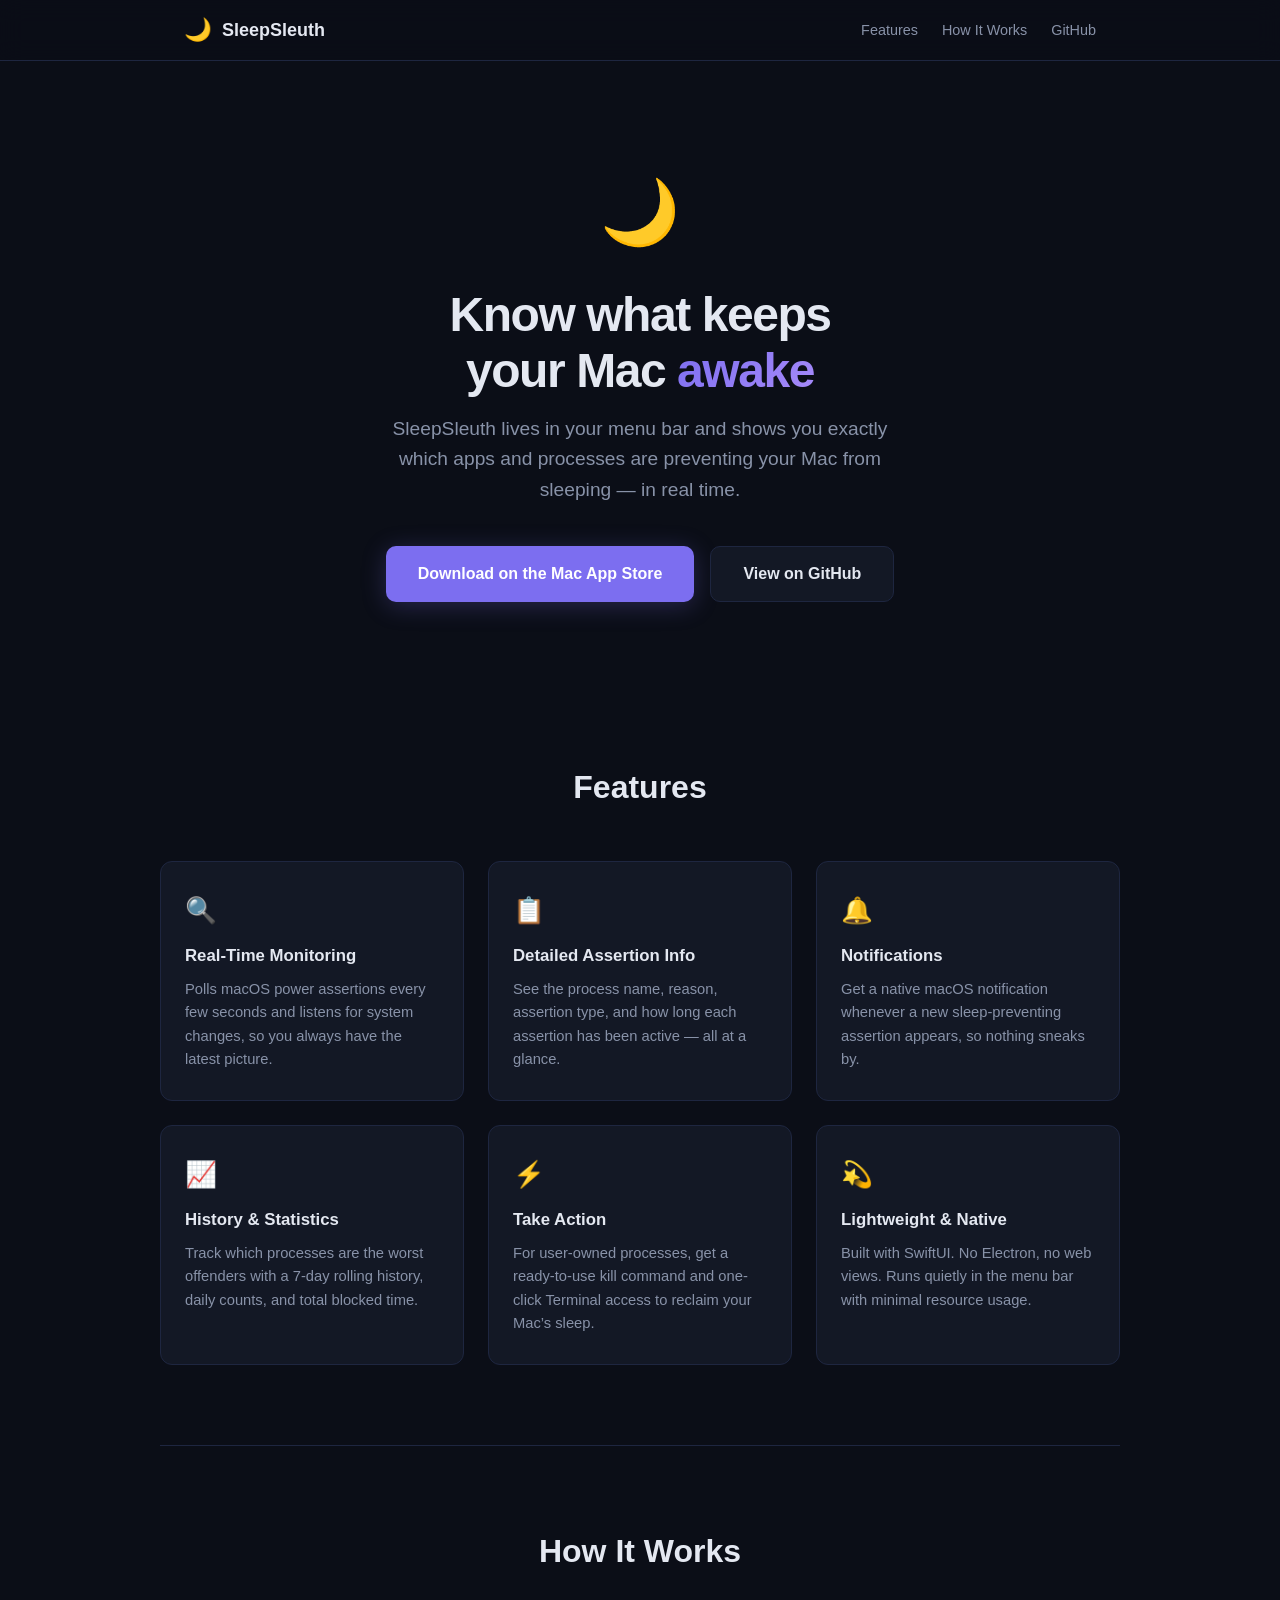
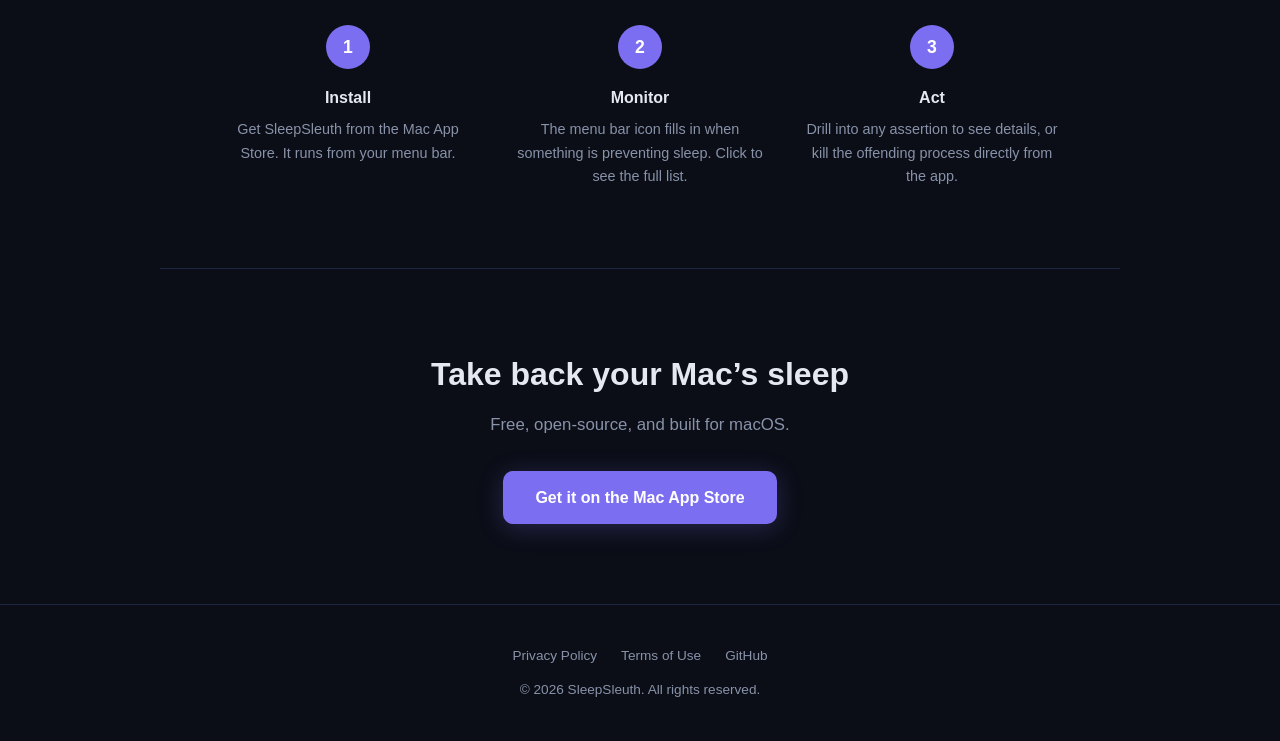
==== index.html @ c00de02e "Update download links to Mac App Store" ====
<!DOCTYPE html>
<html lang="en">
<head>
  <meta charset="UTF-8" />
  <meta name="viewport" content="width=device-width, initial-scale=1.0" />
  <title>SleepSleuth - Know What Keeps Your Mac Awake</title>
  <meta name="description" content="SleepSleuth is a lightweight macOS menu bar utility that monitors which apps and processes are preventing your Mac from sleeping." />
  <link rel="stylesheet" href="style.css" />
</head>
<body>

  <!-- Nav -->
  <nav class="nav">
    <div class="container">
      <a href="/" class="nav-brand">
        <span class="nav-icon">&#127769;</span> SleepSleuth
      </a>
      <ul class="nav-links">
        <li><a href="#features">Features</a></li>
        <li><a href="#how-it-works">How It Works</a></li>
        <li><a href="https://github.com/nicklama/sleepguard">GitHub</a></li>
      </ul>
    </div>
  </nav>

  <!-- Hero -->
  <section class="hero container">
    <div class="hero-icon">&#127769;</div>
    <h1>Know what keeps<br />your Mac <span>awake</span></h1>
    <p>SleepSleuth lives in your menu bar and shows you exactly which apps and processes are preventing your Mac from sleeping &mdash; in real time.</p>
    <div class="hero-buttons">
      <a href="https://apps.apple.com/app/id6759780816" class="btn btn-primary">Download on the Mac App Store</a>
      <a href="https://github.com/nicklama/sleepguard" class="btn btn-secondary">View on GitHub</a>
    </div>
  </section>

  <!-- Features -->
  <section class="features container" id="features">
    <h2>Features</h2>
    <div class="features-grid">
      <div class="feature-card">
        <div class="icon">&#128269;</div>
        <h3>Real-Time Monitoring</h3>
        <p>Polls macOS power assertions every few seconds and listens for system changes, so you always have the latest picture.</p>
      </div>
      <div class="feature-card">
        <div class="icon">&#128203;</div>
        <h3>Detailed Assertion Info</h3>
        <p>See the process name, reason, assertion type, and how long each assertion has been active &mdash; all at a glance.</p>
      </div>
      <div class="feature-card">
        <div class="icon">&#128276;</div>
        <h3>Notifications</h3>
        <p>Get a native macOS notification whenever a new sleep-preventing assertion appears, so nothing sneaks by.</p>
      </div>
      <div class="feature-card">
        <div class="icon">&#128200;</div>
        <h3>History &amp; Statistics</h3>
        <p>Track which processes are the worst offenders with a 7-day rolling history, daily counts, and total blocked time.</p>
      </div>
      <div class="feature-card">
        <div class="icon">&#9889;</div>
        <h3>Take Action</h3>
        <p>For user-owned processes, get a ready-to-use kill command and one-click Terminal access to reclaim your Mac&rsquo;s sleep.</p>
      </div>
      <div class="feature-card">
        <div class="icon">&#128171;</div>
        <h3>Lightweight &amp; Native</h3>
        <p>Built with SwiftUI. No Electron, no web views. Runs quietly in the menu bar with minimal resource usage.</p>
      </div>
    </div>
  </section>

  <!-- How it works -->
  <section class="how container" id="how-it-works">
    <h2>How It Works</h2>
    <div class="steps">
      <div class="step">
        <div class="step-number">1</div>
        <h3>Install</h3>
        <p>Get SleepSleuth from the Mac App Store. It runs from your menu bar.</p>
      </div>
      <div class="step">
        <div class="step-number">2</div>
        <h3>Monitor</h3>
        <p>The menu bar icon fills in when something is preventing sleep. Click to see the full list.</p>
      </div>
      <div class="step">
        <div class="step-number">3</div>
        <h3>Act</h3>
        <p>Drill into any assertion to see details, or kill the offending process directly from the app.</p>
      </div>
    </div>
  </section>

  <!-- CTA -->
  <section class="cta container" id="download">
    <h2>Take back your Mac&rsquo;s sleep</h2>
    <p>Free, open-source, and built for macOS.</p>
    <a href="https://apps.apple.com/app/id6759780816" class="btn btn-primary">Get it on the Mac App Store</a>
  </section>

  <!-- Footer -->
  <footer class="footer">
    <div class="container">
      <div class="footer-links">
        <a href="privacy.html">Privacy Policy</a>
        <a href="terms.html">Terms of Use</a>
        <a href="https://github.com/nicklama/sleepguard">GitHub</a>
      </div>
      <p>&copy; 2026 SleepSleuth. All rights reserved.</p>
    </div>
  </footer>

</body>
</html>
---- style.css ----
/* ── Reset & Base ─────────────────────────────────────────── */
*,
*::before,
*::after {
  margin: 0;
  padding: 0;
  box-sizing: border-box;
}

:root {
  --bg: #0b0e17;
  --bg-card: #131825;
  --bg-card-hover: #1a2035;
  --border: #1e2640;
  --text: #e4e8f1;
  --text-muted: #8892a8;
  --accent: #7c6ef0;
  --accent-glow: rgba(124, 110, 240, 0.25);
  --radius: 12px;
  --max-w: 960px;
}

html {
  font-size: 16px;
  scroll-behavior: smooth;
}

body {
  font-family: -apple-system, BlinkMacSystemFont, "SF Pro Text", "Segoe UI",
    Roboto, Helvetica, Arial, sans-serif;
  background: var(--bg);
  color: var(--text);
  line-height: 1.6;
  -webkit-font-smoothing: antialiased;
}

a {
  color: var(--accent);
  text-decoration: none;
}
a:hover {
  text-decoration: underline;
}

img {
  max-width: 100%;
  display: block;
}

/* ── Layout ──────────────────────────────────────────────── */
.container {
  max-width: var(--max-w);
  margin: 0 auto;
  padding: 0 24px;
}

/* ── Nav ─────────────────────────────────────────────────── */
.nav {
  position: sticky;
  top: 0;
  z-index: 100;
  background: rgba(11, 14, 23, 0.85);
  backdrop-filter: blur(12px);
  -webkit-backdrop-filter: blur(12px);
  border-bottom: 1px solid var(--border);
}

.nav .container {
  display: flex;
  align-items: center;
  justify-content: space-between;
  height: 60px;
}

.nav-brand {
  display: flex;
  align-items: center;
  gap: 10px;
  font-weight: 700;
  font-size: 1.125rem;
  color: var(--text);
  text-decoration: none;
}

.nav-brand:hover {
  text-decoration: none;
}

.nav-icon {
  font-size: 1.4rem;
}

.nav-links {
  display: flex;
  gap: 24px;
  list-style: none;
}

.nav-links a {
  color: var(--text-muted);
  font-size: 0.9rem;
  transition: color 0.2s;
}

.nav-links a:hover {
  color: var(--text);
  text-decoration: none;
}

/* ── Hero ────────────────────────────────────────────────── */
.hero {
  text-align: center;
  padding: 100px 0 80px;
}

.hero-icon {
  font-size: 4rem;
  margin-bottom: 24px;
}

.hero h1 {
  font-size: 3rem;
  font-weight: 800;
  letter-spacing: -0.03em;
  line-height: 1.15;
  margin-bottom: 16px;
}

.hero h1 span {
  background: linear-gradient(135deg, var(--accent), #a78bfa);
  -webkit-background-clip: text;
  -webkit-text-fill-color: transparent;
  background-clip: text;
}

.hero p {
  font-size: 1.2rem;
  color: var(--text-muted);
  max-width: 540px;
  margin: 0 auto 40px;
}

.btn {
  display: inline-flex;
  align-items: center;
  gap: 8px;
  padding: 14px 32px;
  border-radius: 10px;
  font-size: 1rem;
  font-weight: 600;
  border: none;
  cursor: pointer;
  transition: transform 0.15s, box-shadow 0.2s;
}

.btn-primary {
  background: var(--accent);
  color: #fff;
  box-shadow: 0 4px 24px var(--accent-glow);
}

.btn-primary:hover {
  transform: translateY(-2px);
  box-shadow: 0 8px 32px var(--accent-glow);
  text-decoration: none;
  color: #fff;
}

.btn-secondary {
  background: var(--bg-card);
  color: var(--text);
  border: 1px solid var(--border);
}

.btn-secondary:hover {
  background: var(--bg-card-hover);
  text-decoration: none;
}

.hero-buttons {
  display: flex;
  gap: 16px;
  justify-content: center;
  flex-wrap: wrap;
}

/* ── Features ────────────────────────────────────────────── */
.features {
  padding: 80px 0;
}

.features h2 {
  text-align: center;
  font-size: 2rem;
  font-weight: 700;
  margin-bottom: 48px;
}

.features-grid {
  display: grid;
  grid-template-columns: repeat(auto-fit, minmax(260px, 1fr));
  gap: 24px;
}

.feature-card {
  background: var(--bg-card);
  border: 1px solid var(--border);
  border-radius: var(--radius);
  padding: 28px 24px;
  transition: background 0.2s, border-color 0.2s;
}

.feature-card:hover {
  background: var(--bg-card-hover);
  border-color: var(--accent);
}

.feature-card .icon {
  font-size: 1.6rem;
  margin-bottom: 12px;
}

.feature-card h3 {
  font-size: 1.05rem;
  font-weight: 600;
  margin-bottom: 8px;
}

.feature-card p {
  color: var(--text-muted);
  font-size: 0.92rem;
}

/* ── How it works ────────────────────────────────────────── */
.how {
  padding: 80px 0;
  border-top: 1px solid var(--border);
}

.how h2 {
  text-align: center;
  font-size: 2rem;
  font-weight: 700;
  margin-bottom: 48px;
}

.steps {
  display: flex;
  gap: 32px;
  flex-wrap: wrap;
  justify-content: center;
}

.step {
  flex: 1 1 200px;
  max-width: 260px;
  text-align: center;
}

.step-number {
  display: inline-flex;
  align-items: center;
  justify-content: center;
  width: 44px;
  height: 44px;
  border-radius: 50%;
  background: var(--accent);
  color: #fff;
  font-weight: 700;
  font-size: 1.1rem;
  margin-bottom: 16px;
}

.step h3 {
  font-size: 1rem;
  margin-bottom: 8px;
}

.step p {
  color: var(--text-muted);
  font-size: 0.9rem;
}

/* ── CTA ─────────────────────────────────────────────────── */
.cta {
  padding: 80px 0;
  text-align: center;
  border-top: 1px solid var(--border);
}

.cta h2 {
  font-size: 2rem;
  font-weight: 700;
  margin-bottom: 12px;
}

.cta p {
  color: var(--text-muted);
  margin-bottom: 32px;
  font-size: 1.05rem;
}

/* ── Footer ──────────────────────────────────────────────── */
.footer {
  padding: 40px 0;
  border-top: 1px solid var(--border);
  text-align: center;
  color: var(--text-muted);
  font-size: 0.85rem;
}

.footer-links {
  display: flex;
  gap: 24px;
  justify-content: center;
  margin-bottom: 12px;
}

.footer-links a {
  color: var(--text-muted);
  font-size: 0.85rem;
}

.footer-links a:hover {
  color: var(--text);
}

/* ── Legal pages (Privacy / Terms) ───────────────────────── */
.legal {
  padding: 80px 0 60px;
  max-width: 720px;
  margin: 0 auto;
}

.legal h1 {
  font-size: 2.2rem;
  font-weight: 800;
  margin-bottom: 8px;
}

.legal .last-updated {
  color: var(--text-muted);
  font-size: 0.9rem;
  margin-bottom: 40px;
}

.legal h2 {
  font-size: 1.3rem;
  font-weight: 700;
  margin-top: 40px;
  margin-bottom: 12px;
}

.legal p,
.legal li {
  color: var(--text-muted);
  font-size: 0.95rem;
  margin-bottom: 12px;
}

.legal ul {
  padding-left: 24px;
  margin-bottom: 12px;
}

.legal li {
  margin-bottom: 6px;
}

.legal a {
  color: var(--accent);
}

/* ── Responsive ──────────────────────────────────────────── */
@media (max-width: 640px) {
  .hero h1 {
    font-size: 2rem;
  }

  .hero p {
    font-size: 1.05rem;
  }

  .features-grid {
    grid-template-columns: 1fr;
  }

  .steps {
    flex-direction: column;
    align-items: center;
  }

  .nav-links {
    gap: 16px;
  }
}
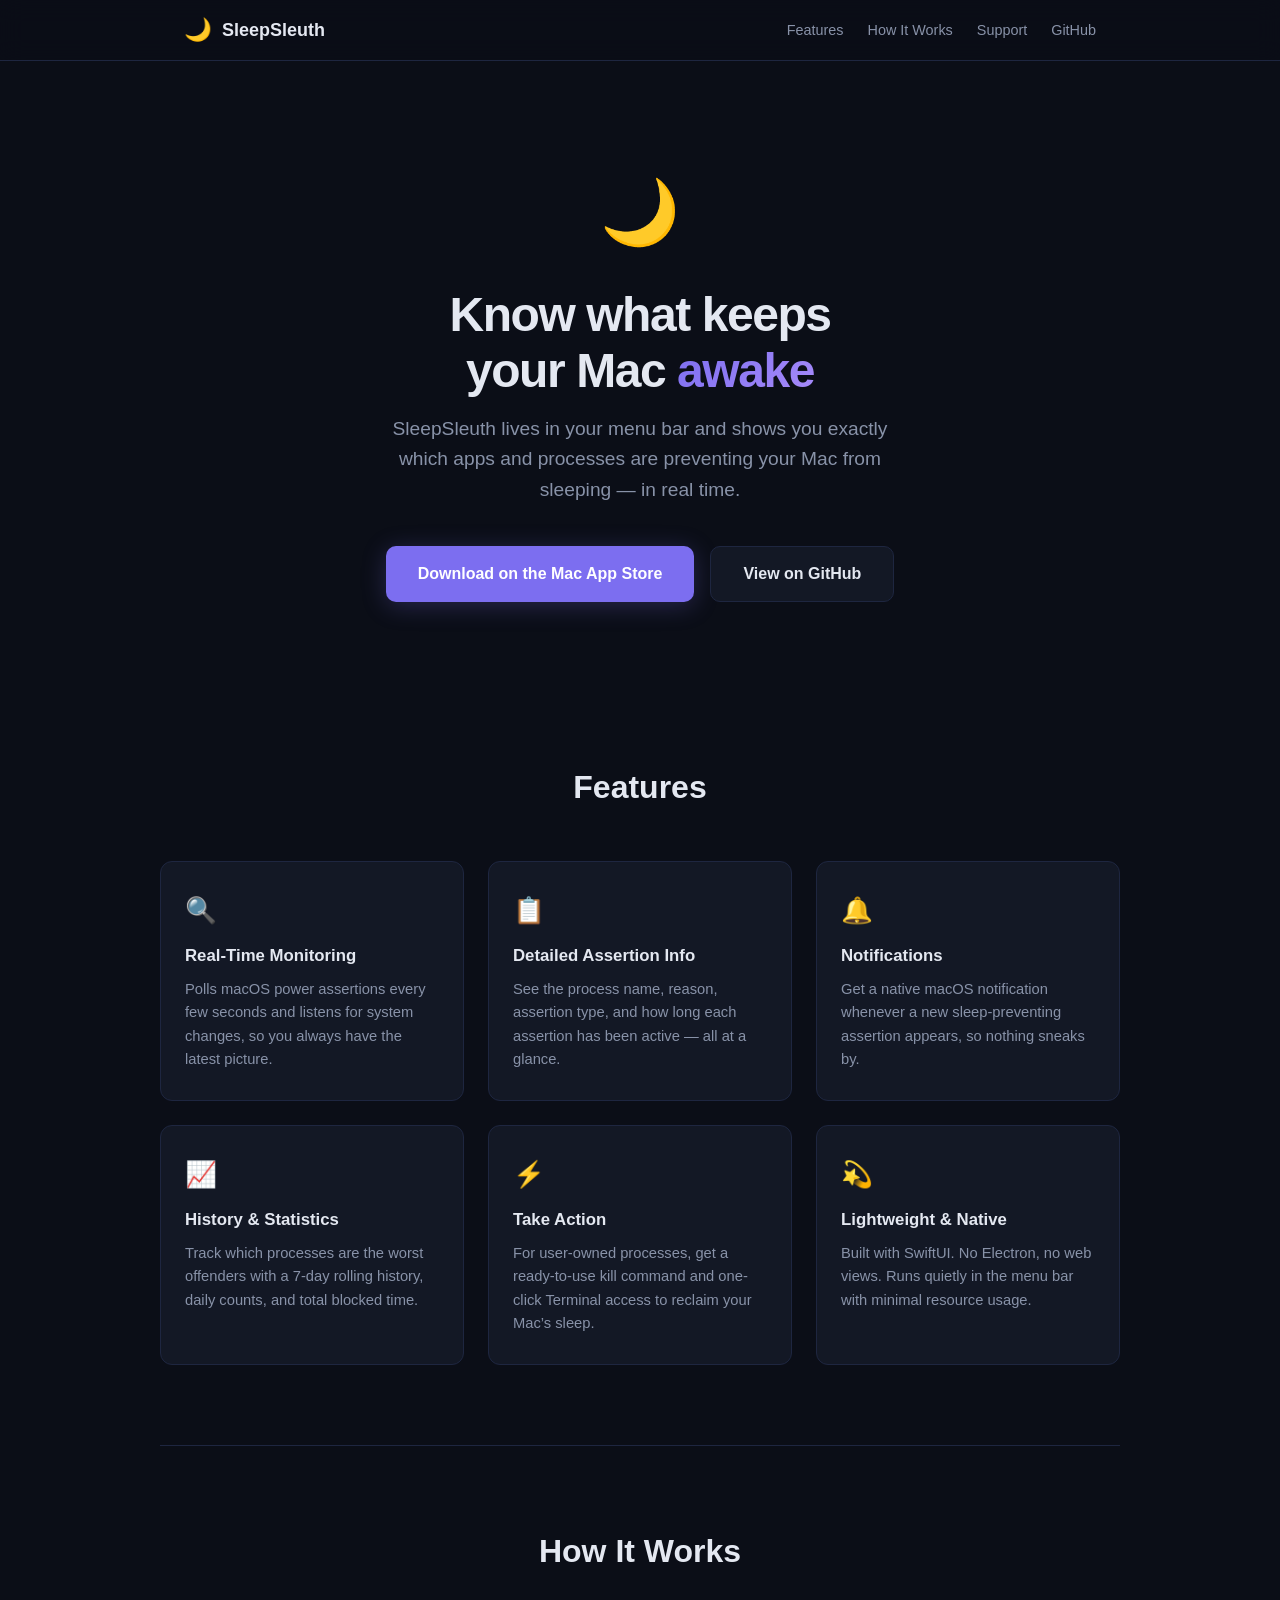
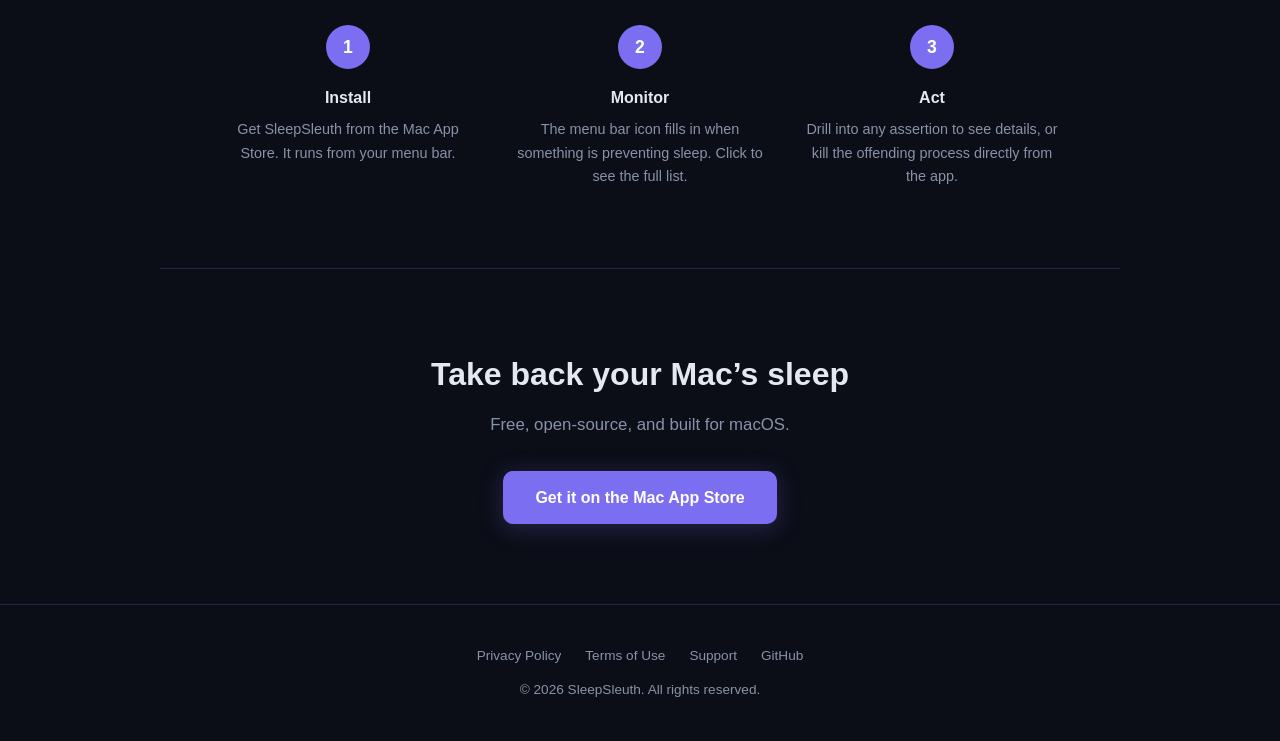
==== commit ca5424b9: "Add support page and link it across all pages" ====
--- a/index.html
+++ b/index.html
@@ -18,6 +18,7 @@
       <ul class="nav-links">
         <li><a href="#features">Features</a></li>
         <li><a href="#how-it-works">How It Works</a></li>
+        <li><a href="support.html">Support</a></li>
         <li><a href="https://github.com/nicklama/sleepguard">GitHub</a></li>
       </ul>
     </div>
@@ -106,6 +107,7 @@
       <div class="footer-links">
         <a href="privacy.html">Privacy Policy</a>
         <a href="terms.html">Terms of Use</a>
+        <a href="support.html">Support</a>
         <a href="https://github.com/nicklama/sleepguard">GitHub</a>
       </div>
       <p>&copy; 2026 SleepSleuth. All rights reserved.</p>
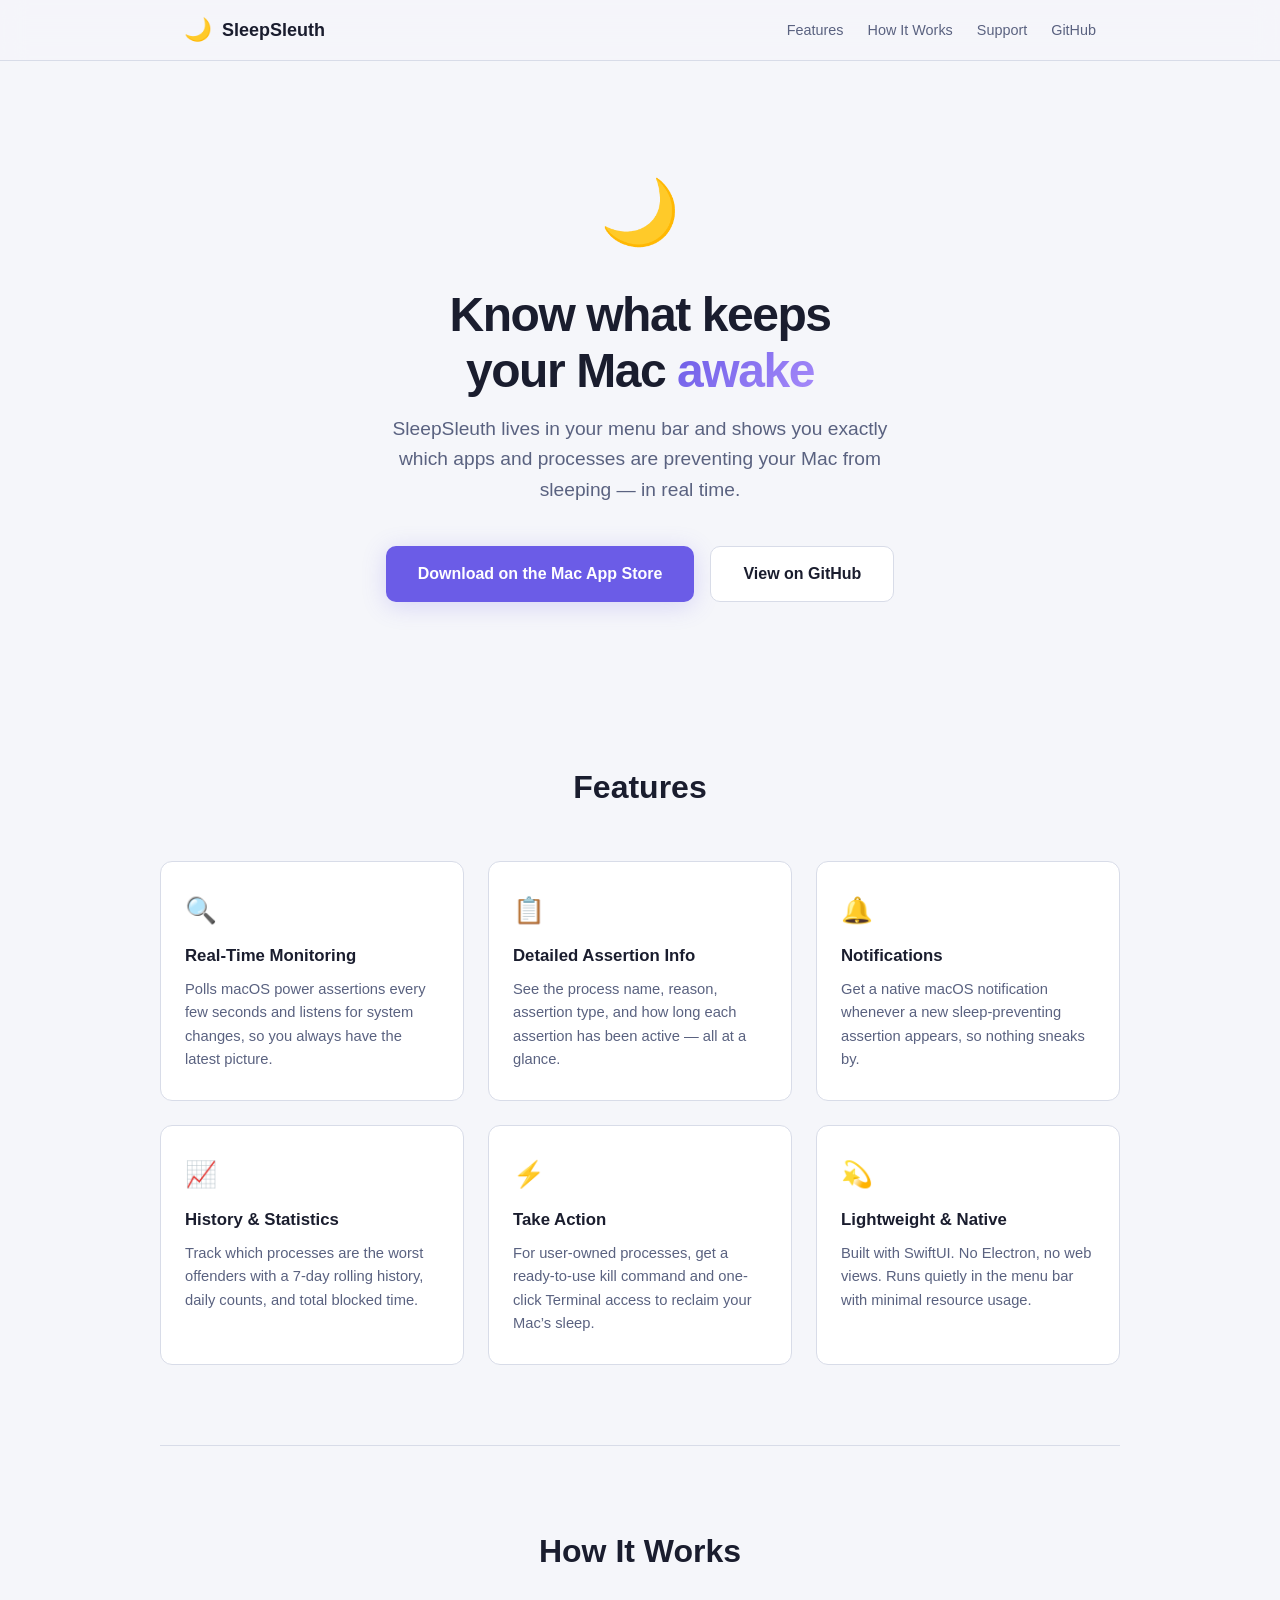
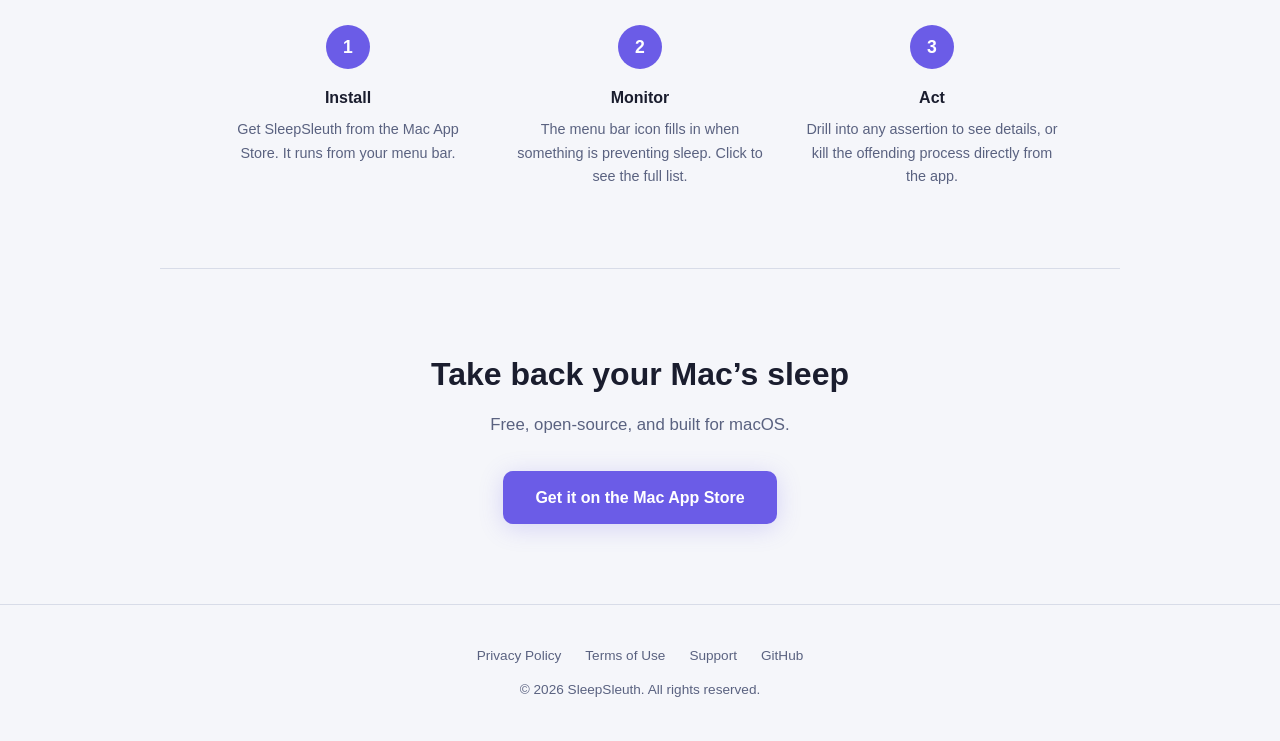
==== commit 9576f7ea: "Website: WCAG contrast fix, light mode, hamburger menu, OG/favicon tags - Lighten accent color to #8" ====
--- a/index.html
+++ b/index.html
@@ -5,6 +5,25 @@
   <meta name="viewport" content="width=device-width, initial-scale=1.0" />
   <title>SleepSleuth - Know What Keeps Your Mac Awake</title>
   <meta name="description" content="SleepSleuth is a lightweight macOS menu bar utility that monitors which apps and processes are preventing your Mac from sleeping." />
+
+  <!-- Favicon -->
+  <link rel="icon" href="favicon.ico" sizes="any" />
+  <link rel="icon" href="favicon.svg" type="image/svg+xml" />
+  <link rel="apple-touch-icon" href="apple-touch-icon.png" />
+
+  <!-- Open Graph -->
+  <meta property="og:type" content="website" />
+  <meta property="og:url" content="https://sleepsleuth.app/" />
+  <meta property="og:title" content="SleepSleuth - Know What Keeps Your Mac Awake" />
+  <meta property="og:description" content="SleepSleuth lives in your menu bar and shows you exactly which apps and processes are preventing your Mac from sleeping — in real time." />
+  <meta property="og:image" content="https://sleepsleuth.app/og-image.png" />
+
+  <!-- Twitter Card -->
+  <meta name="twitter:card" content="summary_large_image" />
+  <meta name="twitter:title" content="SleepSleuth - Know What Keeps Your Mac Awake" />
+  <meta name="twitter:description" content="SleepSleuth lives in your menu bar and shows you exactly which apps and processes are preventing your Mac from sleeping — in real time." />
+  <meta name="twitter:image" content="https://sleepsleuth.app/og-image.png" />
+
   <link rel="stylesheet" href="style.css" />
 </head>
 <body>
@@ -15,7 +34,12 @@
       <a href="/" class="nav-brand">
         <span class="nav-icon">&#127769;</span> SleepSleuth
       </a>
-      <ul class="nav-links">
+      <button class="nav-toggle" aria-label="Toggle navigation" aria-expanded="false" aria-controls="nav-menu">
+        <span></span>
+        <span></span>
+        <span></span>
+      </button>
+      <ul class="nav-links" id="nav-menu">
         <li><a href="#features">Features</a></li>
         <li><a href="#how-it-works">How It Works</a></li>
         <li><a href="support.html">Support</a></li>
@@ -114,5 +138,22 @@
     </div>
   </footer>
 
+  <script>
+    const toggle = document.querySelector('.nav-toggle');
+    const menu = document.getElementById('nav-menu');
+    toggle.addEventListener('click', () => {
+      const open = toggle.getAttribute('aria-expanded') === 'true';
+      toggle.setAttribute('aria-expanded', String(!open));
+      menu.classList.toggle('is-open', !open);
+    });
+    // Close menu when a link is tapped on mobile
+    menu.querySelectorAll('a').forEach(link => {
+      link.addEventListener('click', () => {
+        toggle.setAttribute('aria-expanded', 'false');
+        menu.classList.remove('is-open');
+      });
+    });
+  </script>
+
 </body>
 </html>
--- a/style.css
+++ b/style.css
@@ -11,13 +11,33 @@
   --bg: #0b0e17;
   --bg-card: #131825;
   --bg-card-hover: #1a2035;
+  --bg-nav: rgba(11, 14, 23, 0.85);
   --border: #1e2640;
   --text: #e4e8f1;
   --text-muted: #8892a8;
-  --accent: #7c6ef0;
-  --accent-glow: rgba(124, 110, 240, 0.25);
+  --accent: #8b7df2;
+  --accent-light: rgba(139, 125, 242, 0.15);
+  --text-on-accent: #ffffff;
+  --accent-glow: rgba(139, 125, 242, 0.25);
   --radius: 12px;
   --max-w: 960px;
+}
+
+/* ── Light mode overrides ─────────────────────────────────── */
+@media (prefers-color-scheme: light) {
+  :root {
+    --bg: #f5f6fa;
+    --bg-card: #ffffff;
+    --bg-card-hover: #eef0f8;
+    --bg-nav: rgba(245, 246, 250, 0.90);
+    --border: #d8dce8;
+    --text: #1a1d2e;
+    --text-muted: #5a6280;
+    --accent: #6b5ce7;
+    --accent-light: rgba(107, 92, 231, 0.12);
+    --text-on-accent: #ffffff;
+    --accent-glow: rgba(107, 92, 231, 0.22);
+  }
 }
 
 html {
@@ -59,7 +79,7 @@
   position: sticky;
   top: 0;
   z-index: 100;
-  background: rgba(11, 14, 23, 0.85);
+  background: var(--bg-nav);
   backdrop-filter: blur(12px);
   -webkit-backdrop-filter: blur(12px);
   border-bottom: 1px solid var(--border);
@@ -105,6 +125,40 @@
 .nav-links a:hover {
   color: var(--text);
   text-decoration: none;
+}
+
+/* ── Hamburger toggle (mobile only) ─────────────────────── */
+.nav-toggle {
+  display: none;
+  flex-direction: column;
+  justify-content: center;
+  gap: 5px;
+  background: none;
+  border: none;
+  cursor: pointer;
+  padding: 4px;
+  width: 32px;
+  height: 32px;
+}
+
+.nav-toggle span {
+  display: block;
+  height: 2px;
+  width: 22px;
+  background: var(--text);
+  border-radius: 2px;
+  transition: transform 0.2s, opacity 0.2s;
+}
+
+/* Animate to X when open */
+.nav-toggle[aria-expanded="true"] span:nth-child(1) {
+  transform: translateY(7px) rotate(45deg);
+}
+.nav-toggle[aria-expanded="true"] span:nth-child(2) {
+  opacity: 0;
+}
+.nav-toggle[aria-expanded="true"] span:nth-child(3) {
+  transform: translateY(-7px) rotate(-45deg);
 }
 
 /* ── Hero ────────────────────────────────────────────────── */
@@ -155,7 +209,7 @@
 
 .btn-primary {
   background: var(--accent);
-  color: #fff;
+  color: var(--text-on-accent);
   box-shadow: 0 4px 24px var(--accent-glow);
 }
 
@@ -163,7 +217,7 @@
   transform: translateY(-2px);
   box-shadow: 0 8px 32px var(--accent-glow);
   text-decoration: none;
-  color: #fff;
+  color: var(--text-on-accent);
 }
 
 .btn-secondary {
@@ -390,7 +444,37 @@
     align-items: center;
   }
 
+  /* Show hamburger, hide inline nav links */
+  .nav-toggle {
+    display: flex;
+  }
+
   .nav-links {
-    gap: 16px;
-  }
-}
+    display: none;
+    position: absolute;
+    top: 60px;
+    left: 0;
+    right: 0;
+    flex-direction: column;
+    gap: 0;
+    background: var(--bg-nav);
+    backdrop-filter: blur(12px);
+    -webkit-backdrop-filter: blur(12px);
+    border-bottom: 1px solid var(--border);
+    padding: 8px 0;
+  }
+
+  .nav-links.is-open {
+    display: flex;
+  }
+
+  .nav-links li {
+    list-style: none;
+  }
+
+  .nav-links a {
+    display: block;
+    padding: 12px 24px;
+    font-size: 1rem;
+  }
+}
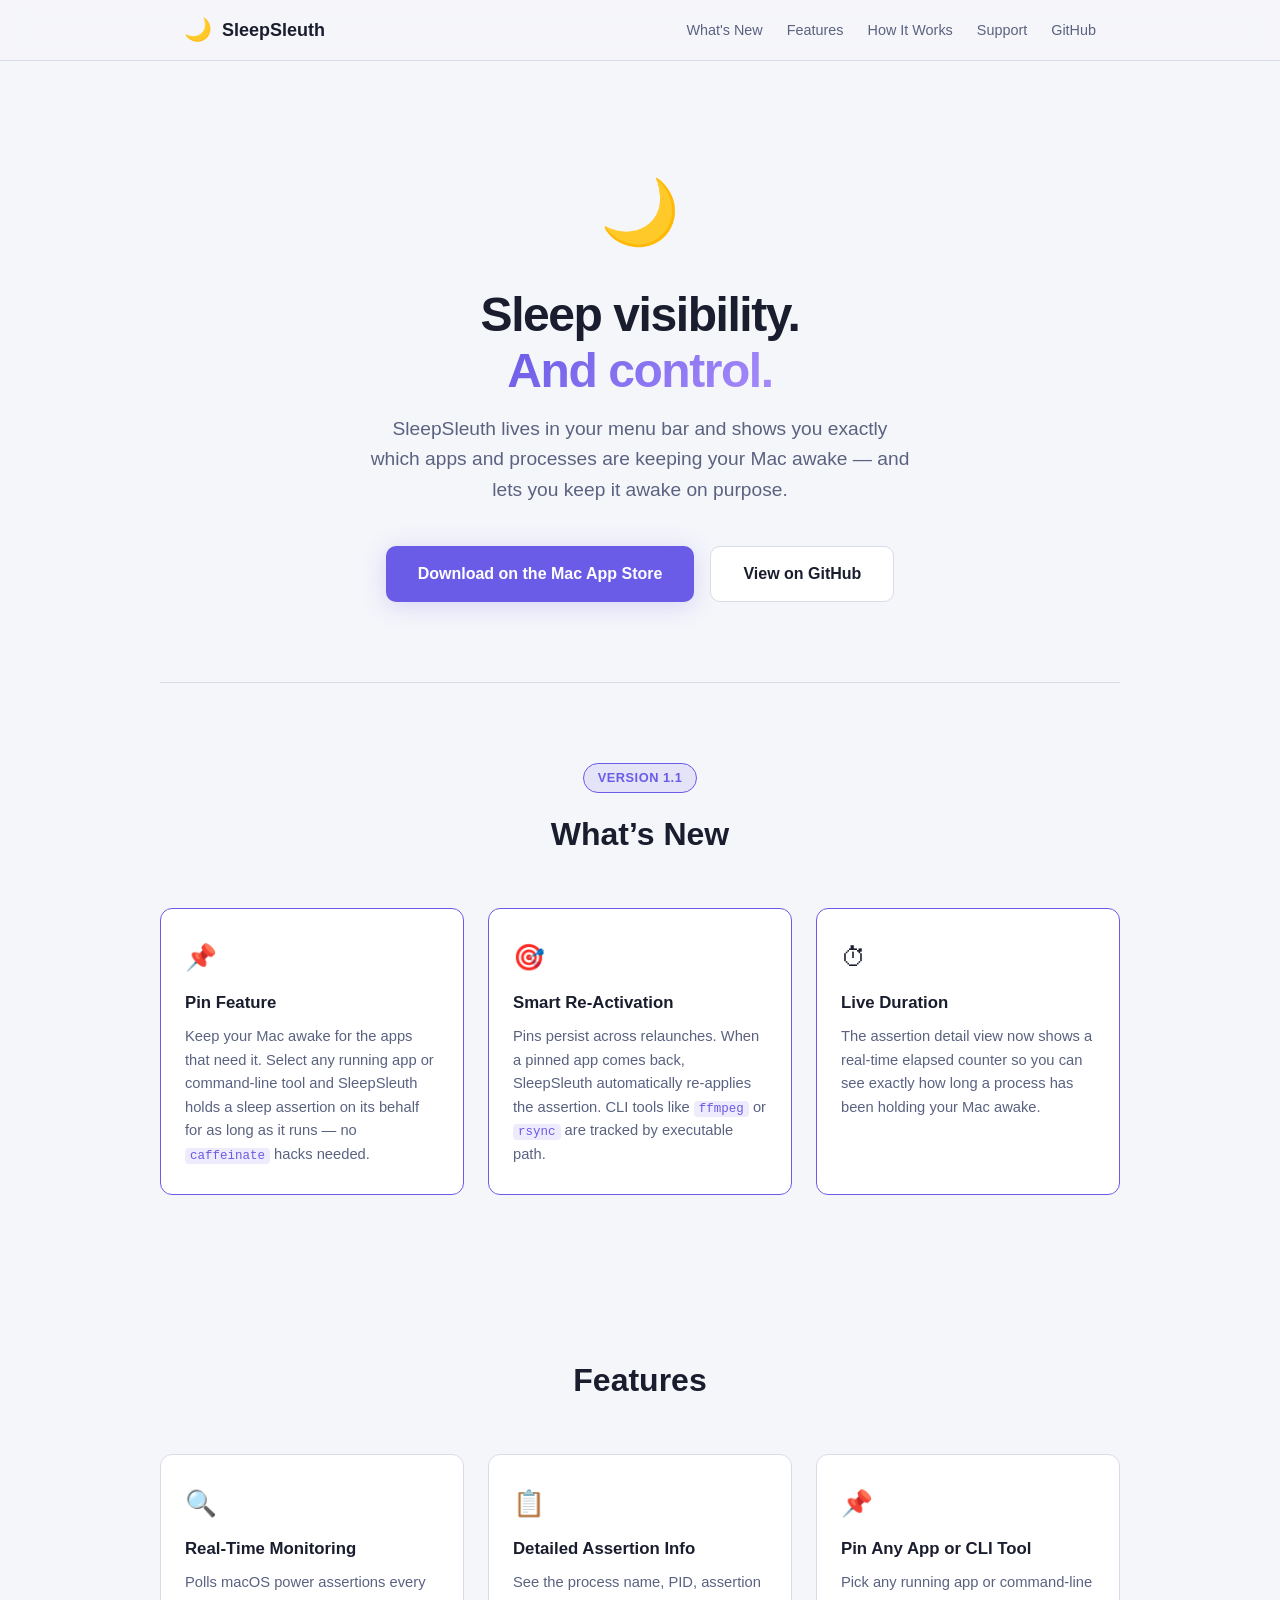
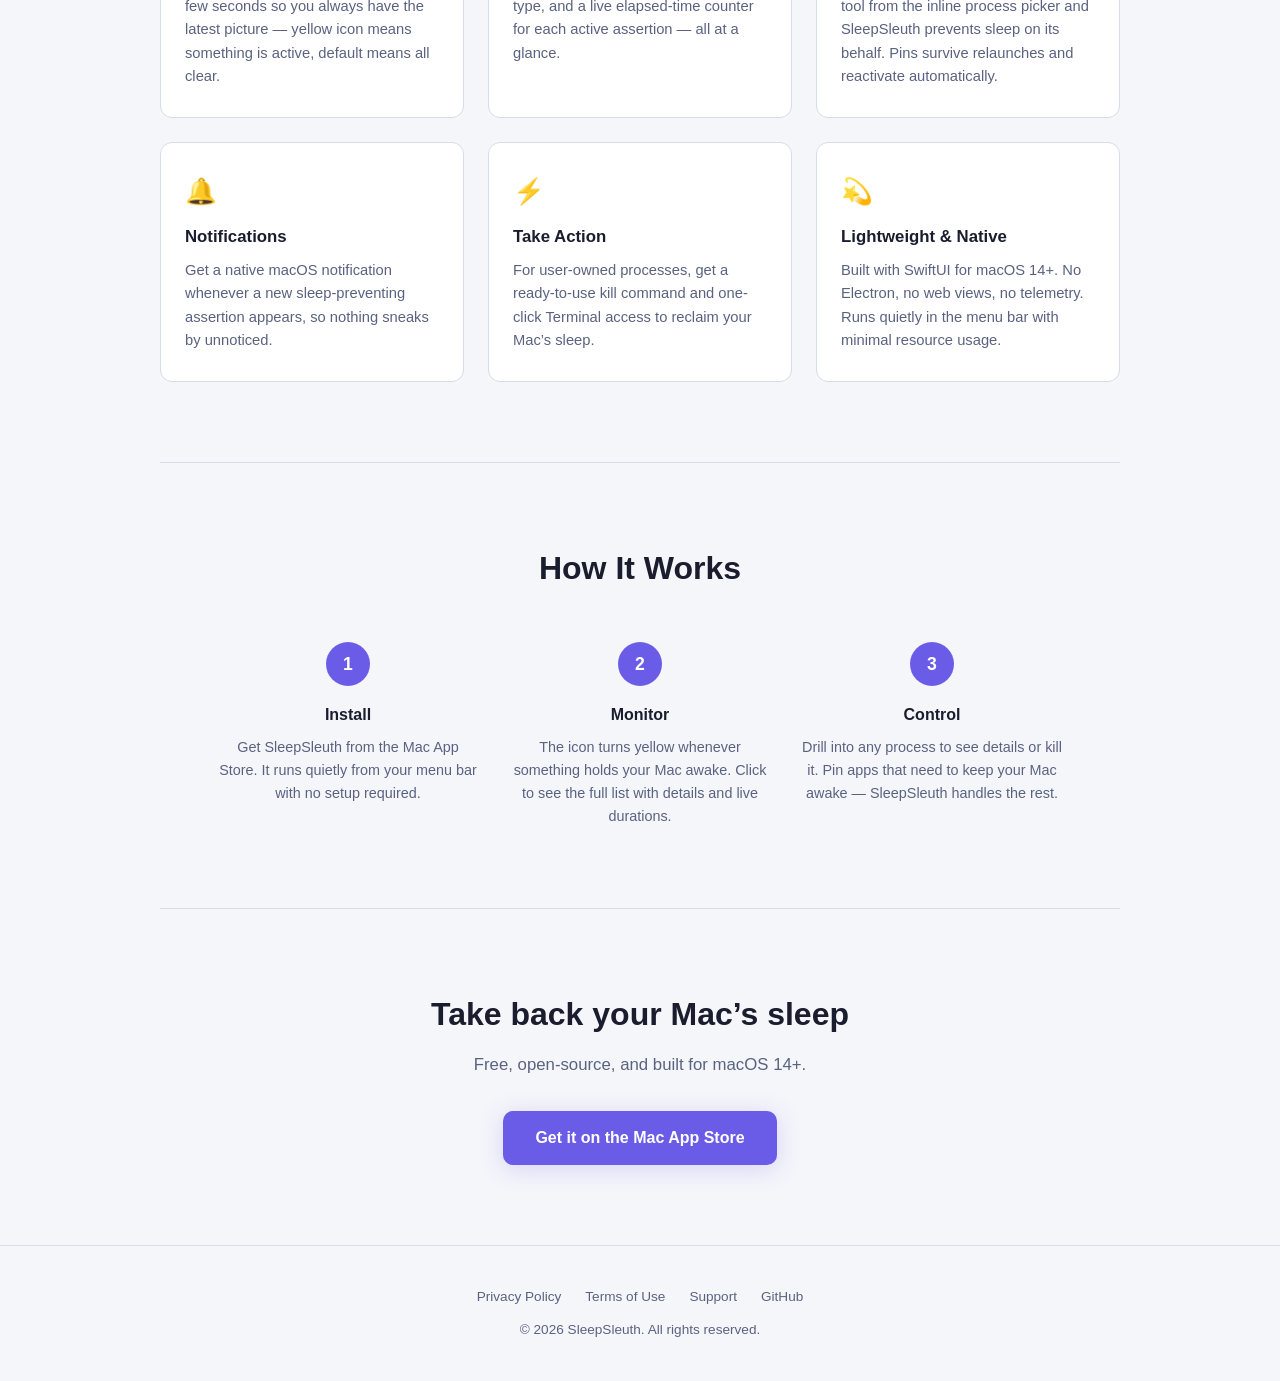
==== commit 8f6a678e: "Update landing page for 1.1 release - Add What's New section (Pin feature, Smart Re-Activation, Live" ====
--- a/index.html
+++ b/index.html
@@ -4,7 +4,7 @@
   <meta charset="UTF-8" />
   <meta name="viewport" content="width=device-width, initial-scale=1.0" />
   <title>SleepSleuth - Know What Keeps Your Mac Awake</title>
-  <meta name="description" content="SleepSleuth is a lightweight macOS menu bar utility that monitors which apps and processes are preventing your Mac from sleeping." />
+  <meta name="description" content="SleepSleuth is a lightweight macOS menu bar utility that monitors which apps and processes are preventing your Mac from sleeping — and lets you keep it awake on purpose." />
 
   <!-- Favicon -->
   <link rel="icon" href="favicon.ico" sizes="any" />
@@ -15,13 +15,13 @@
   <meta property="og:type" content="website" />
   <meta property="og:url" content="https://sleepsleuth.app/" />
   <meta property="og:title" content="SleepSleuth - Know What Keeps Your Mac Awake" />
-  <meta property="og:description" content="SleepSleuth lives in your menu bar and shows you exactly which apps and processes are preventing your Mac from sleeping — in real time." />
+  <meta property="og:description" content="SleepSleuth lives in your menu bar and shows you exactly which apps and processes are preventing your Mac from sleeping — and lets you keep it awake on purpose." />
   <meta property="og:image" content="https://sleepsleuth.app/og-image.png" />
 
   <!-- Twitter Card -->
   <meta name="twitter:card" content="summary_large_image" />
   <meta name="twitter:title" content="SleepSleuth - Know What Keeps Your Mac Awake" />
-  <meta name="twitter:description" content="SleepSleuth lives in your menu bar and shows you exactly which apps and processes are preventing your Mac from sleeping — in real time." />
+  <meta name="twitter:description" content="SleepSleuth lives in your menu bar and shows you exactly which apps and processes are preventing your Mac from sleeping — and lets you keep it awake on purpose." />
   <meta name="twitter:image" content="https://sleepsleuth.app/og-image.png" />
 
   <link rel="stylesheet" href="style.css" />
@@ -40,10 +40,11 @@
         <span></span>
       </button>
       <ul class="nav-links" id="nav-menu">
+        <li><a href="#whats-new">What's New</a></li>
         <li><a href="#features">Features</a></li>
         <li><a href="#how-it-works">How It Works</a></li>
         <li><a href="support.html">Support</a></li>
-        <li><a href="https://github.com/nicklama/sleepguard">GitHub</a></li>
+        <li><a href="https://github.com/dimaosipa/SleepGuard">GitHub</a></li>
       </ul>
     </div>
   </nav>
@@ -51,11 +52,34 @@
   <!-- Hero -->
   <section class="hero container">
     <div class="hero-icon">&#127769;</div>
-    <h1>Know what keeps<br />your Mac <span>awake</span></h1>
-    <p>SleepSleuth lives in your menu bar and shows you exactly which apps and processes are preventing your Mac from sleeping &mdash; in real time.</p>
+    <h1>Sleep visibility.<br /><span>And control.</span></h1>
+    <p>SleepSleuth lives in your menu bar and shows you exactly which apps and processes are keeping your Mac awake &mdash; and lets you keep it awake on purpose.</p>
     <div class="hero-buttons">
       <a href="https://apps.apple.com/app/id6759780816" class="btn btn-primary">Download on the Mac App Store</a>
-      <a href="https://github.com/nicklama/sleepguard" class="btn btn-secondary">View on GitHub</a>
+      <a href="https://github.com/dimaosipa/SleepGuard" class="btn btn-secondary">View on GitHub</a>
+    </div>
+  </section>
+
+  <!-- What's New in 1.1 -->
+  <section class="whats-new container" id="whats-new">
+    <div class="whats-new-badge">Version 1.1</div>
+    <h2>What&rsquo;s New</h2>
+    <div class="whats-new-grid">
+      <div class="whats-new-card">
+        <div class="icon">&#128204;</div>
+        <h3>Pin Feature</h3>
+        <p>Keep your Mac awake for the apps that need it. Select any running app or command-line tool and SleepSleuth holds a sleep assertion on its behalf for as long as it runs &mdash; no <code>caffeinate</code> hacks needed.</p>
+      </div>
+      <div class="whats-new-card">
+        <div class="icon">&#127919;</div>
+        <h3>Smart Re-Activation</h3>
+        <p>Pins persist across relaunches. When a pinned app comes back, SleepSleuth automatically re-applies the assertion. CLI tools like <code>ffmpeg</code> or <code>rsync</code> are tracked by executable path.</p>
+      </div>
+      <div class="whats-new-card">
+        <div class="icon">&#9201;</div>
+        <h3>Live Duration</h3>
+        <p>The assertion detail view now shows a real-time elapsed counter so you can see exactly how long a process has been holding your Mac awake.</p>
+      </div>
     </div>
   </section>
 
@@ -66,22 +90,22 @@
       <div class="feature-card">
         <div class="icon">&#128269;</div>
         <h3>Real-Time Monitoring</h3>
-        <p>Polls macOS power assertions every few seconds and listens for system changes, so you always have the latest picture.</p>
+        <p>Polls macOS power assertions every few seconds so you always have the latest picture &mdash; yellow icon means something is active, default means all clear.</p>
       </div>
       <div class="feature-card">
         <div class="icon">&#128203;</div>
         <h3>Detailed Assertion Info</h3>
-        <p>See the process name, reason, assertion type, and how long each assertion has been active &mdash; all at a glance.</p>
+        <p>See the process name, PID, assertion type, and a live elapsed-time counter for each active assertion &mdash; all at a glance.</p>
+      </div>
+      <div class="feature-card">
+        <div class="icon">&#128204;</div>
+        <h3>Pin Any App or CLI Tool</h3>
+        <p>Pick any running app or command-line tool from the inline process picker and SleepSleuth prevents sleep on its behalf. Pins survive relaunches and reactivate automatically.</p>
       </div>
       <div class="feature-card">
         <div class="icon">&#128276;</div>
         <h3>Notifications</h3>
-        <p>Get a native macOS notification whenever a new sleep-preventing assertion appears, so nothing sneaks by.</p>
-      </div>
-      <div class="feature-card">
-        <div class="icon">&#128200;</div>
-        <h3>History &amp; Statistics</h3>
-        <p>Track which processes are the worst offenders with a 7-day rolling history, daily counts, and total blocked time.</p>
+        <p>Get a native macOS notification whenever a new sleep-preventing assertion appears, so nothing sneaks by unnoticed.</p>
       </div>
       <div class="feature-card">
         <div class="icon">&#9889;</div>
@@ -91,7 +115,7 @@
       <div class="feature-card">
         <div class="icon">&#128171;</div>
         <h3>Lightweight &amp; Native</h3>
-        <p>Built with SwiftUI. No Electron, no web views. Runs quietly in the menu bar with minimal resource usage.</p>
+        <p>Built with SwiftUI for macOS 14+. No Electron, no web views, no telemetry. Runs quietly in the menu bar with minimal resource usage.</p>
       </div>
     </div>
   </section>
@@ -103,17 +127,17 @@
       <div class="step">
         <div class="step-number">1</div>
         <h3>Install</h3>
-        <p>Get SleepSleuth from the Mac App Store. It runs from your menu bar.</p>
+        <p>Get SleepSleuth from the Mac App Store. It runs quietly from your menu bar with no setup required.</p>
       </div>
       <div class="step">
         <div class="step-number">2</div>
         <h3>Monitor</h3>
-        <p>The menu bar icon fills in when something is preventing sleep. Click to see the full list.</p>
+        <p>The icon turns yellow whenever something holds your Mac awake. Click to see the full list with details and live durations.</p>
       </div>
       <div class="step">
         <div class="step-number">3</div>
-        <h3>Act</h3>
-        <p>Drill into any assertion to see details, or kill the offending process directly from the app.</p>
+        <h3>Control</h3>
+        <p>Drill into any process to see details or kill it. Pin apps that need to keep your Mac awake &mdash; SleepSleuth handles the rest.</p>
       </div>
     </div>
   </section>
@@ -121,7 +145,7 @@
   <!-- CTA -->
   <section class="cta container" id="download">
     <h2>Take back your Mac&rsquo;s sleep</h2>
-    <p>Free, open-source, and built for macOS.</p>
+    <p>Free, open-source, and built for macOS 14+.</p>
     <a href="https://apps.apple.com/app/id6759780816" class="btn btn-primary">Get it on the Mac App Store</a>
   </section>
 
@@ -132,7 +156,7 @@
         <a href="privacy.html">Privacy Policy</a>
         <a href="terms.html">Terms of Use</a>
         <a href="support.html">Support</a>
-        <a href="https://github.com/nicklama/sleepguard">GitHub</a>
+        <a href="https://github.com/dimaosipa/SleepGuard">GitHub</a>
       </div>
       <p>&copy; 2026 SleepSleuth. All rights reserved.</p>
     </div>
--- a/style.css
+++ b/style.css
@@ -238,6 +238,77 @@
   flex-wrap: wrap;
 }
 
+/* ── What's New ──────────────────────────────────────────── */
+.whats-new {
+  padding: 80px 0;
+  border-top: 1px solid var(--border);
+  text-align: center;
+}
+
+.whats-new-badge {
+  display: inline-block;
+  background: var(--accent-light);
+  color: var(--accent);
+  border: 1px solid var(--accent);
+  border-radius: 20px;
+  padding: 4px 14px;
+  font-size: 0.8rem;
+  font-weight: 600;
+  letter-spacing: 0.04em;
+  text-transform: uppercase;
+  margin-bottom: 16px;
+}
+
+.whats-new h2 {
+  font-size: 2rem;
+  font-weight: 700;
+  margin-bottom: 48px;
+}
+
+.whats-new-grid {
+  display: grid;
+  grid-template-columns: repeat(auto-fit, minmax(260px, 1fr));
+  gap: 24px;
+  text-align: left;
+}
+
+.whats-new-card {
+  background: var(--bg-card);
+  border: 1px solid var(--accent);
+  border-radius: var(--radius);
+  padding: 28px 24px;
+  transition: background 0.2s;
+}
+
+.whats-new-card:hover {
+  background: var(--bg-card-hover);
+}
+
+.whats-new-card .icon {
+  font-size: 1.6rem;
+  margin-bottom: 12px;
+}
+
+.whats-new-card h3 {
+  font-size: 1.05rem;
+  font-weight: 600;
+  margin-bottom: 8px;
+}
+
+.whats-new-card p {
+  color: var(--text-muted);
+  font-size: 0.92rem;
+}
+
+.whats-new-card code {
+  font-family: "SF Mono", "Menlo", "Monaco", monospace;
+  font-size: 0.85em;
+  background: var(--accent-light);
+  color: var(--accent);
+  border-radius: 4px;
+  padding: 1px 5px;
+}
+
 /* ── Features ────────────────────────────────────────────── */
 .features {
   padding: 80px 0;
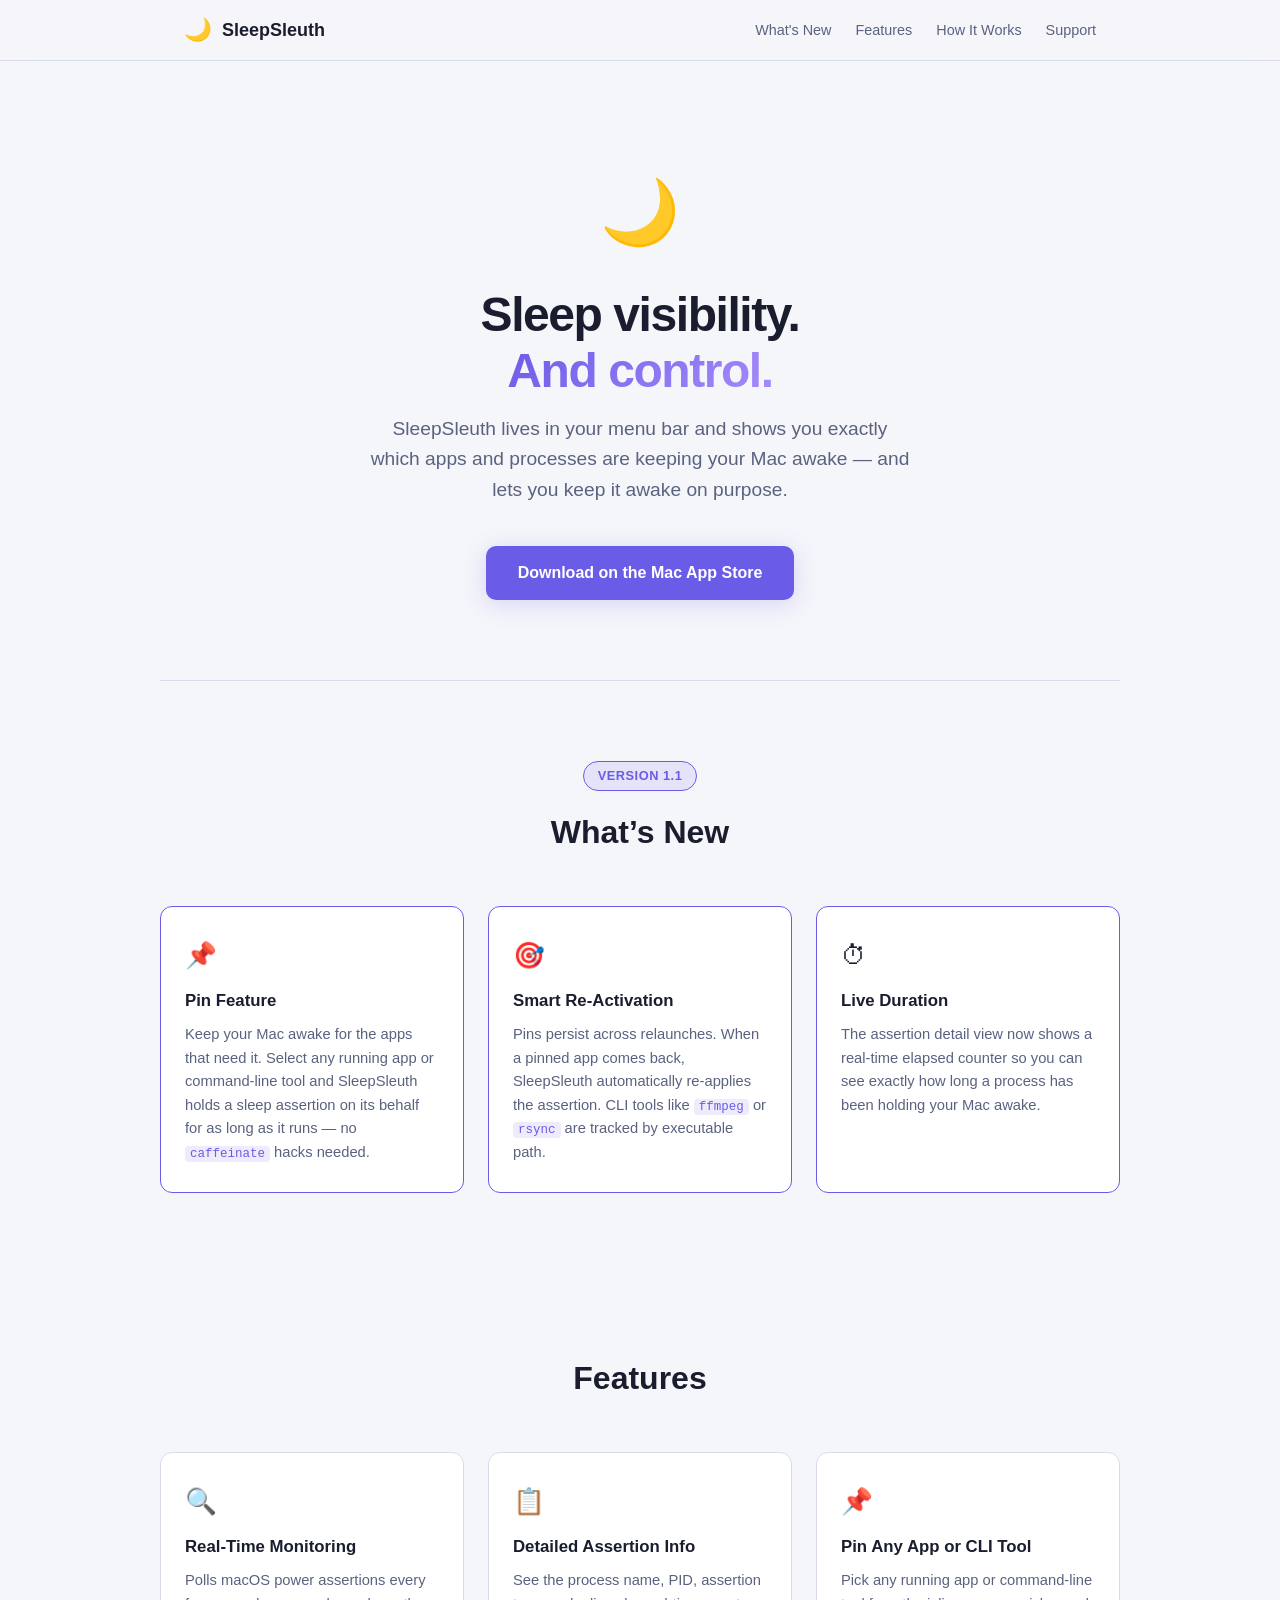
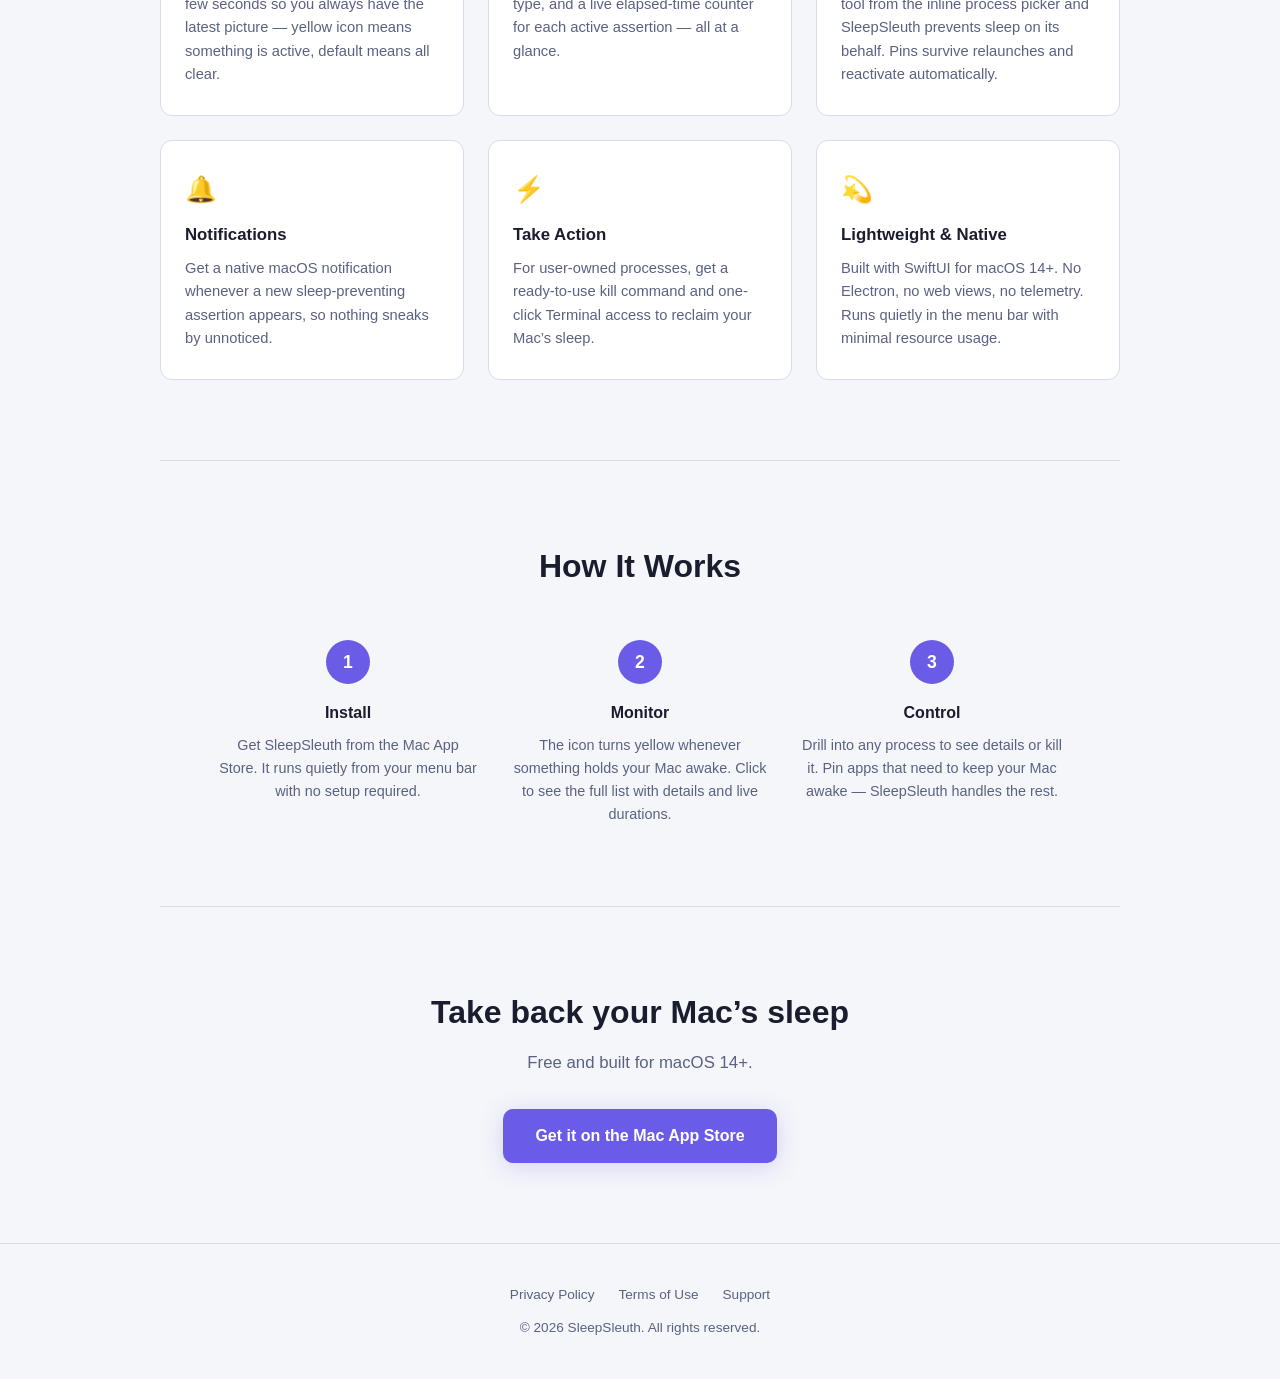
==== commit c9fbd416: "Remove all GitHub links; app is private - index.html: remove GitHub nav link, hero button, footer li" ====
--- a/index.html
+++ b/index.html
@@ -44,7 +44,6 @@
         <li><a href="#features">Features</a></li>
         <li><a href="#how-it-works">How It Works</a></li>
         <li><a href="support.html">Support</a></li>
-        <li><a href="https://github.com/dimaosipa/SleepGuard">GitHub</a></li>
       </ul>
     </div>
   </nav>
@@ -56,7 +55,6 @@
     <p>SleepSleuth lives in your menu bar and shows you exactly which apps and processes are keeping your Mac awake &mdash; and lets you keep it awake on purpose.</p>
     <div class="hero-buttons">
       <a href="https://apps.apple.com/app/id6759780816" class="btn btn-primary">Download on the Mac App Store</a>
-      <a href="https://github.com/dimaosipa/SleepGuard" class="btn btn-secondary">View on GitHub</a>
     </div>
   </section>
 
@@ -145,7 +143,7 @@
   <!-- CTA -->
   <section class="cta container" id="download">
     <h2>Take back your Mac&rsquo;s sleep</h2>
-    <p>Free, open-source, and built for macOS 14+.</p>
+    <p>Free and built for macOS 14+.</p>
     <a href="https://apps.apple.com/app/id6759780816" class="btn btn-primary">Get it on the Mac App Store</a>
   </section>
 
@@ -156,7 +154,6 @@
         <a href="privacy.html">Privacy Policy</a>
         <a href="terms.html">Terms of Use</a>
         <a href="support.html">Support</a>
-        <a href="https://github.com/dimaosipa/SleepGuard">GitHub</a>
       </div>
       <p>&copy; 2026 SleepSleuth. All rights reserved.</p>
     </div>
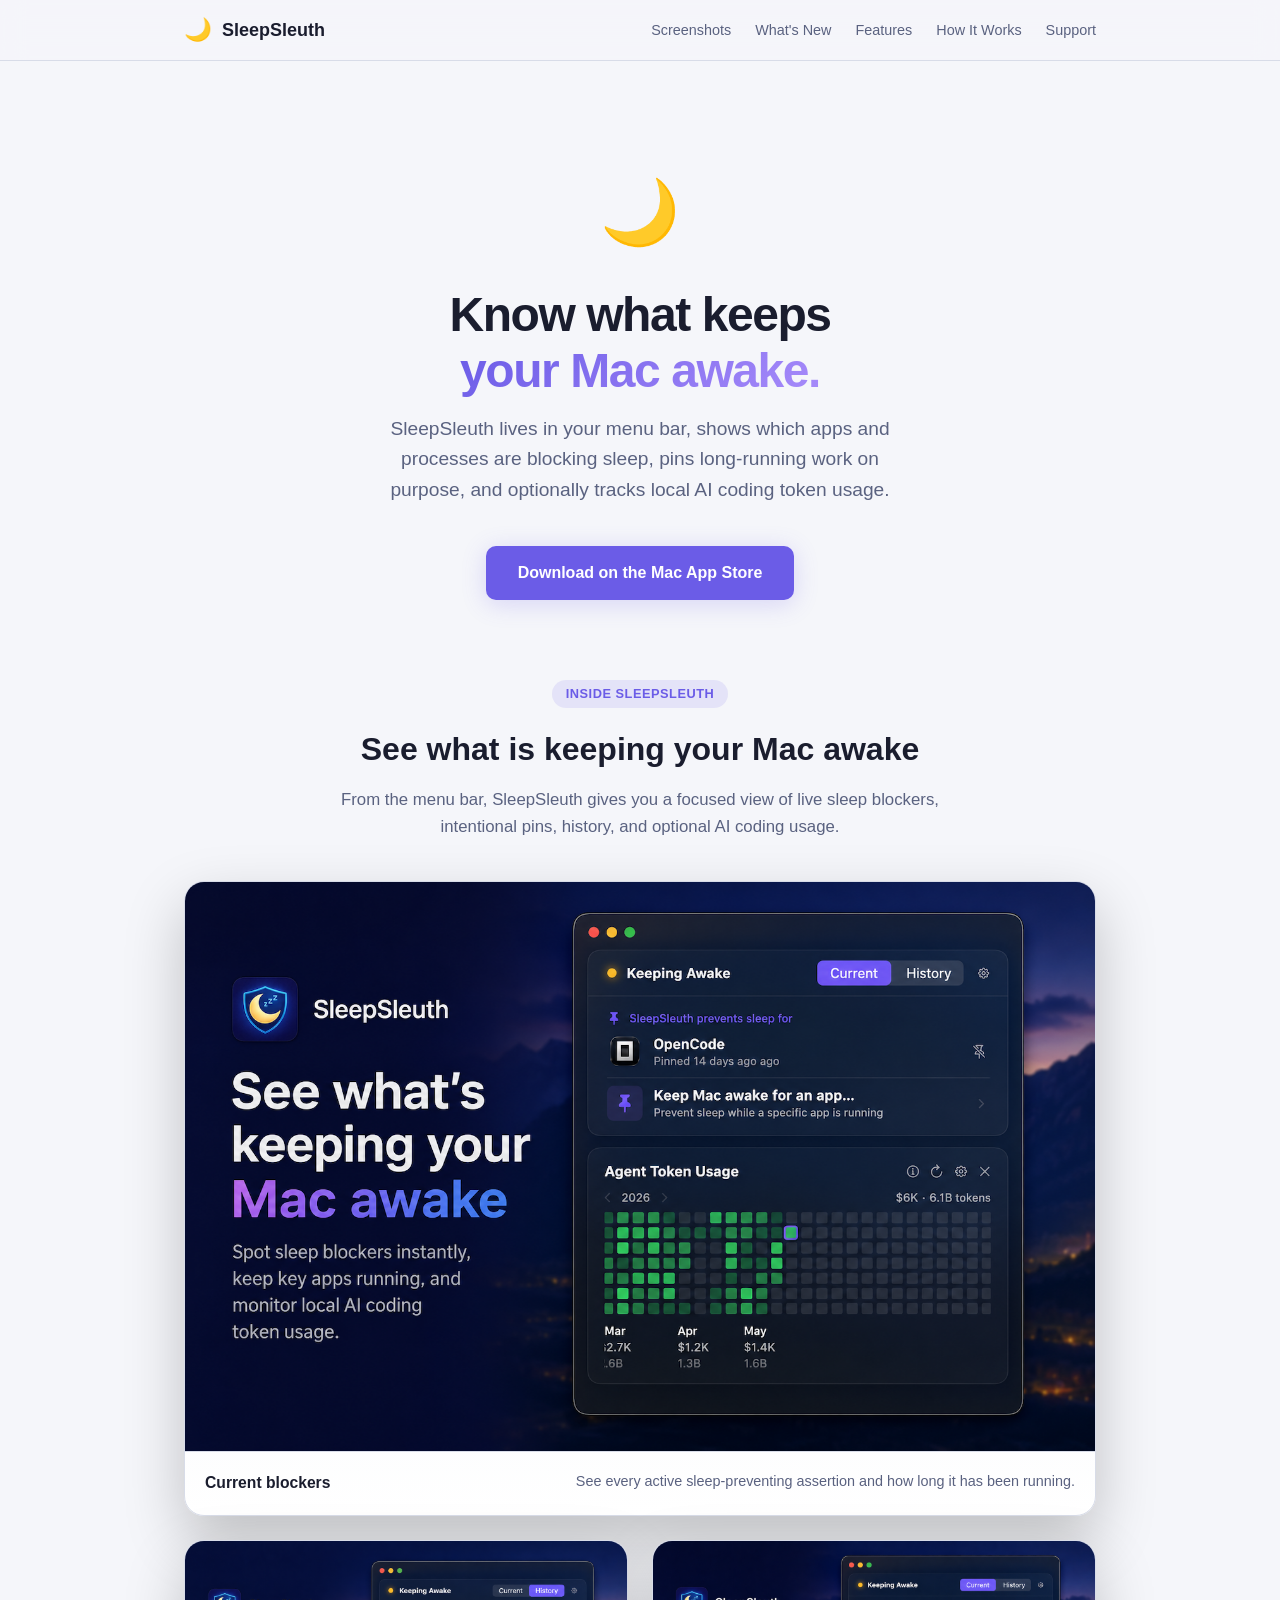
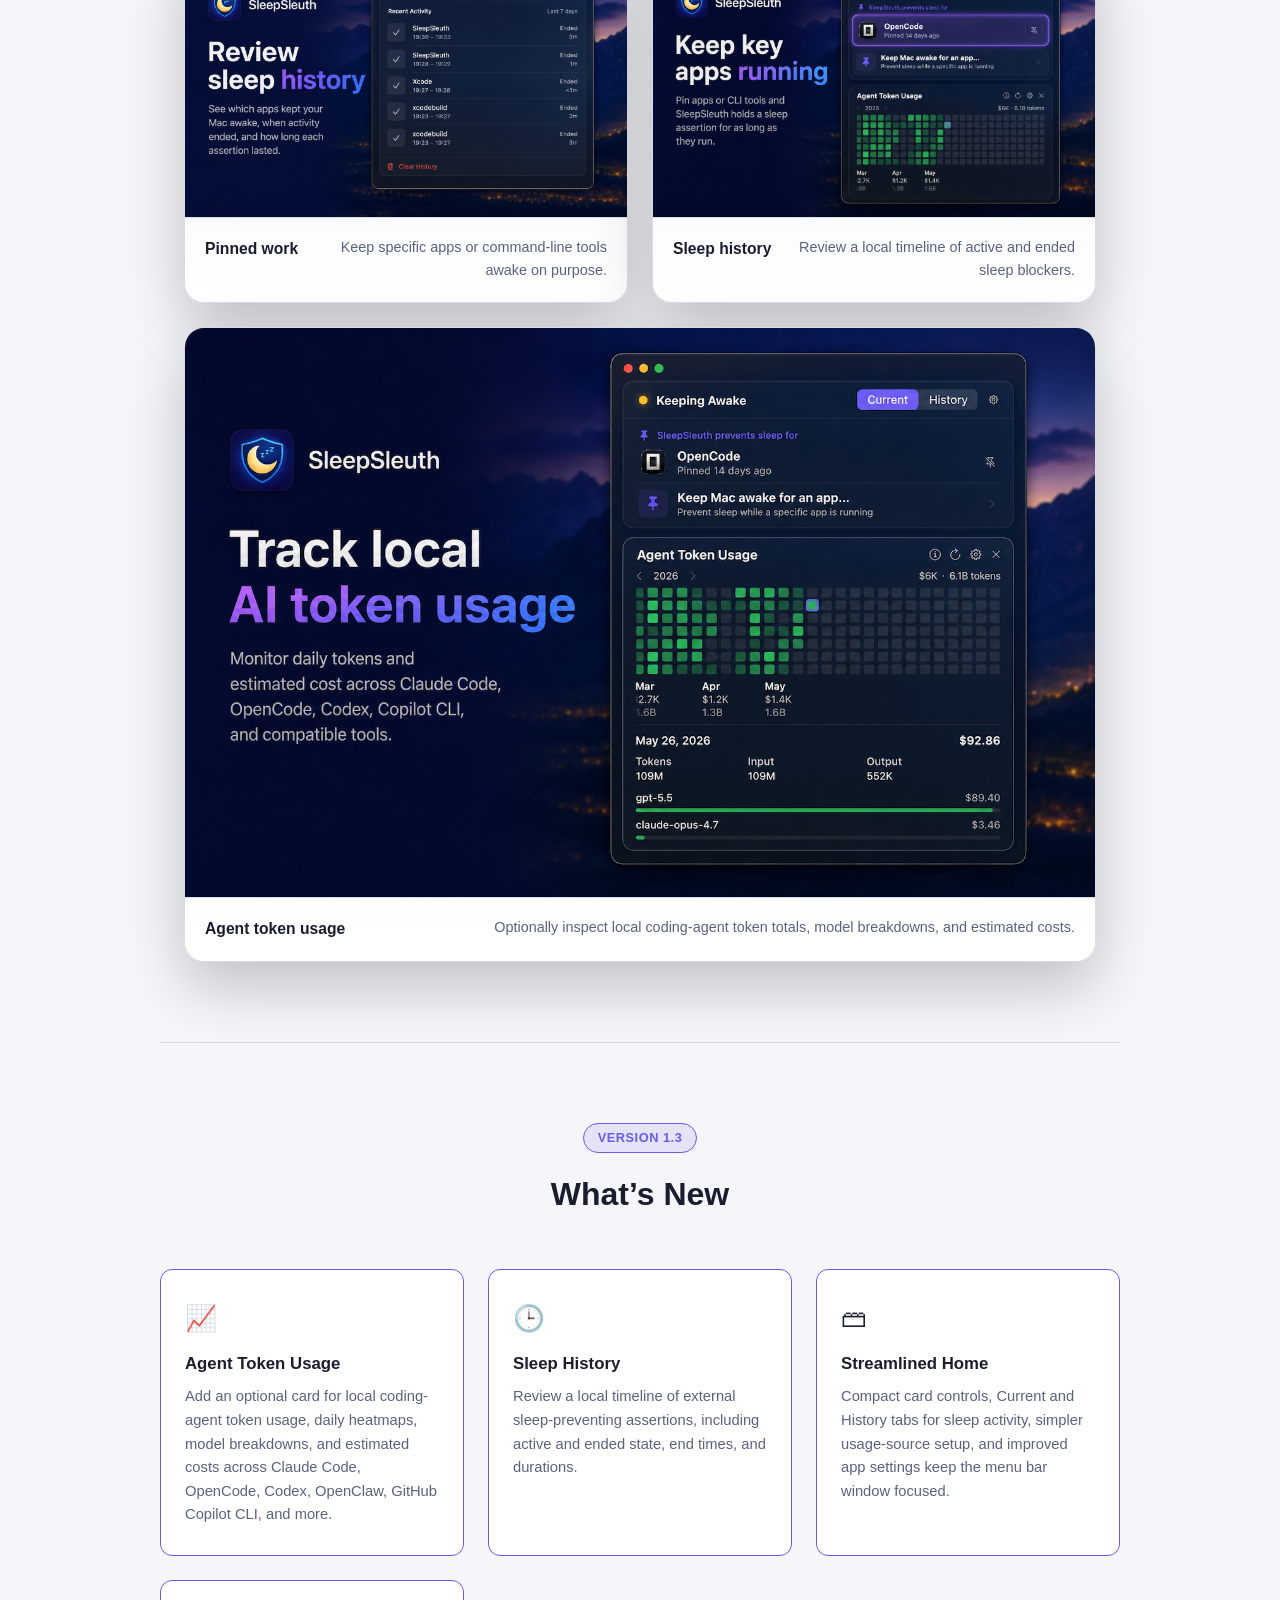
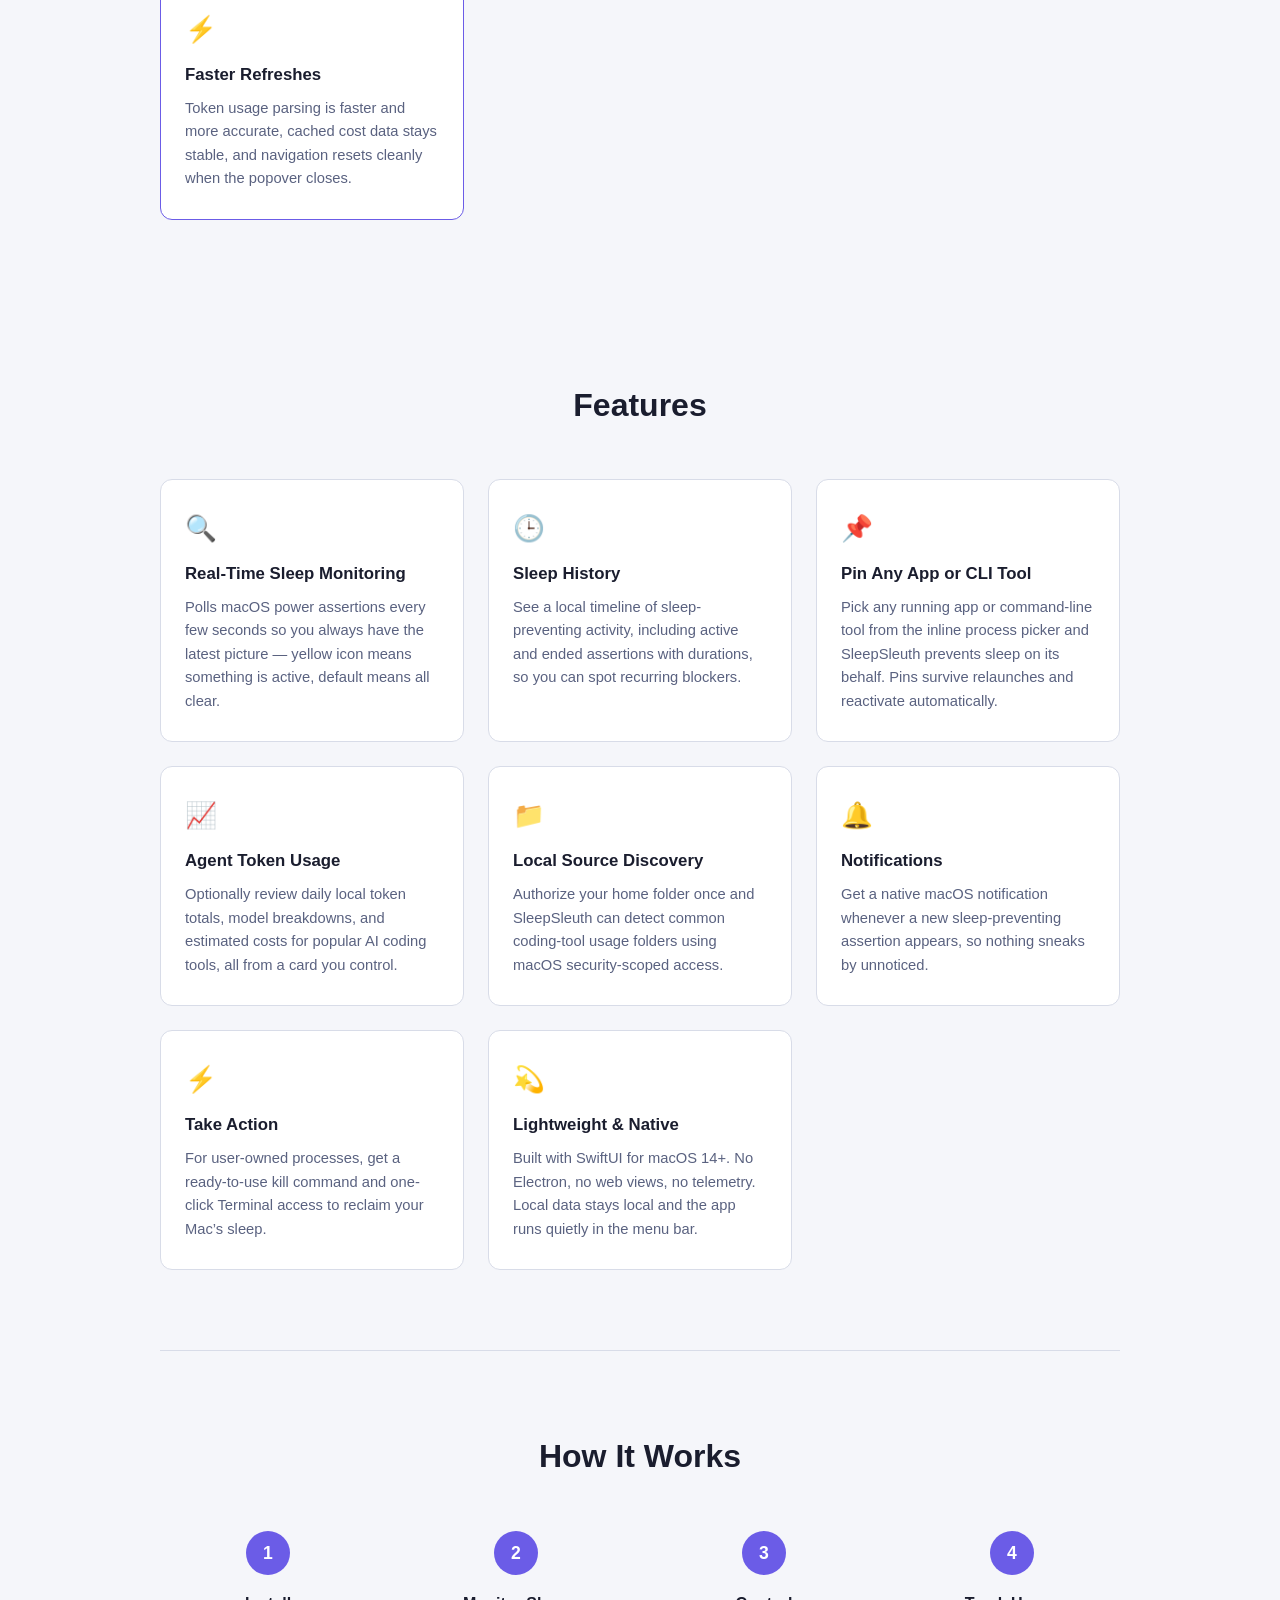
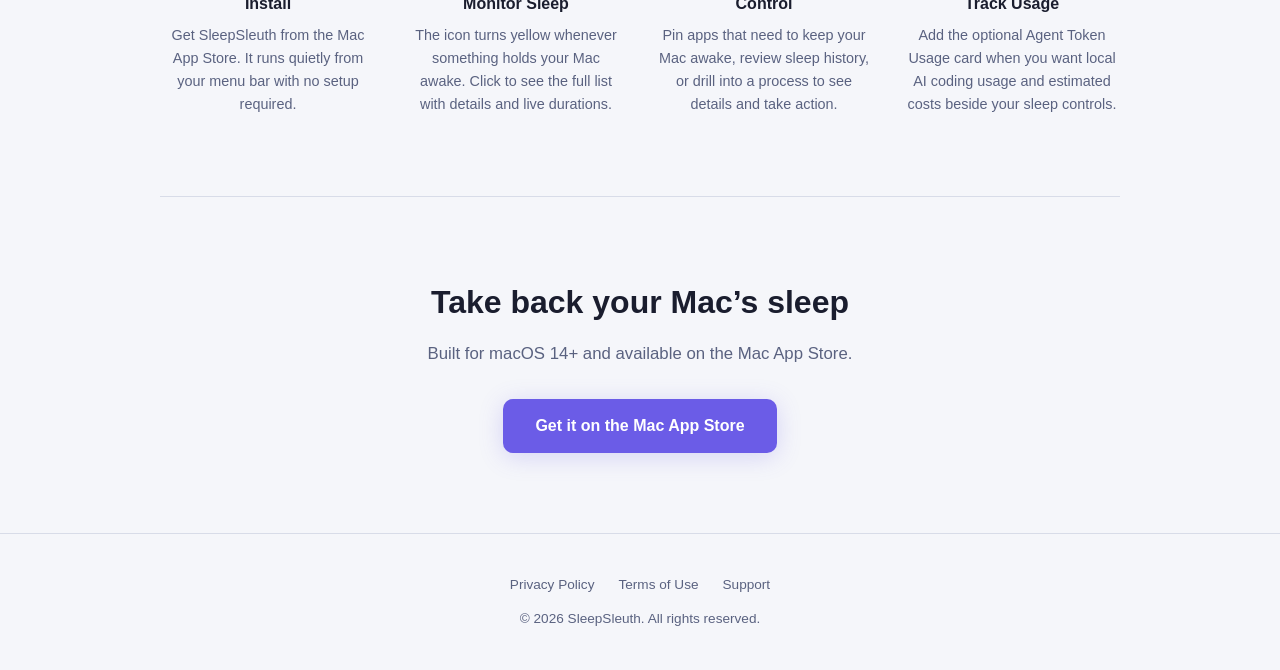
==== commit 40465035: "Update website for 1.3 release" ====
--- a/index.html
+++ b/index.html
@@ -3,8 +3,8 @@
 <head>
   <meta charset="UTF-8" />
   <meta name="viewport" content="width=device-width, initial-scale=1.0" />
-  <title>SleepSleuth - Know What Keeps Your Mac Awake</title>
-  <meta name="description" content="SleepSleuth is a lightweight macOS menu bar utility that monitors which apps and processes are preventing your Mac from sleeping — and lets you keep it awake on purpose." />
+  <title>SleepSleuth - Sleep Control and Coding Usage for Mac</title>
+  <meta name="description" content="SleepSleuth is a native macOS menu bar utility that shows what keeps your Mac awake, pins apps on purpose, and optionally tracks local AI coding token usage." />
 
   <!-- Favicon -->
   <link rel="icon" href="favicon.ico" sizes="any" />
@@ -14,14 +14,14 @@
   <!-- Open Graph -->
   <meta property="og:type" content="website" />
   <meta property="og:url" content="https://sleepsleuth.app/" />
-  <meta property="og:title" content="SleepSleuth - Know What Keeps Your Mac Awake" />
-  <meta property="og:description" content="SleepSleuth lives in your menu bar and shows you exactly which apps and processes are preventing your Mac from sleeping — and lets you keep it awake on purpose." />
+  <meta property="og:title" content="SleepSleuth - Sleep Control and Coding Usage for Mac" />
+  <meta property="og:description" content="SleepSleuth shows what keeps your Mac awake, pins apps on purpose, and optionally tracks local AI coding token usage from the menu bar." />
   <meta property="og:image" content="https://sleepsleuth.app/og-image.png" />
 
   <!-- Twitter Card -->
   <meta name="twitter:card" content="summary_large_image" />
-  <meta name="twitter:title" content="SleepSleuth - Know What Keeps Your Mac Awake" />
-  <meta name="twitter:description" content="SleepSleuth lives in your menu bar and shows you exactly which apps and processes are preventing your Mac from sleeping — and lets you keep it awake on purpose." />
+  <meta name="twitter:title" content="SleepSleuth - Sleep Control and Coding Usage for Mac" />
+  <meta name="twitter:description" content="SleepSleuth shows what keeps your Mac awake, pins apps on purpose, and optionally tracks local AI coding token usage from the menu bar." />
   <meta name="twitter:image" content="https://sleepsleuth.app/og-image.png" />
 
   <link rel="stylesheet" href="style.css" />
@@ -40,6 +40,7 @@
         <span></span>
       </button>
       <ul class="nav-links" id="nav-menu">
+        <li><a href="#screenshots">Screenshots</a></li>
         <li><a href="#whats-new">What's New</a></li>
         <li><a href="#features">Features</a></li>
         <li><a href="#how-it-works">How It Works</a></li>
@@ -51,32 +52,74 @@
   <!-- Hero -->
   <section class="hero container">
     <div class="hero-icon">&#127769;</div>
-    <h1>Sleep visibility.<br /><span>And control.</span></h1>
-    <p>SleepSleuth lives in your menu bar and shows you exactly which apps and processes are keeping your Mac awake &mdash; and lets you keep it awake on purpose.</p>
+    <h1>Know what keeps<br /><span>your Mac awake.</span></h1>
+    <p>SleepSleuth lives in your menu bar, shows which apps and processes are blocking sleep, pins long-running work on purpose, and optionally tracks local AI coding token usage.</p>
     <div class="hero-buttons">
       <a href="https://apps.apple.com/app/id6759780816" class="btn btn-primary">Download on the Mac App Store</a>
     </div>
   </section>
 
-  <!-- What's New in 1.1 -->
+  <!-- Screenshots -->
+  <section class="screenshots container" id="screenshots" aria-labelledby="screenshots-title">
+    <div class="section-eyebrow">Inside SleepSleuth</div>
+    <h2 id="screenshots-title">See what is keeping your Mac awake</h2>
+    <p class="section-intro">From the menu bar, SleepSleuth gives you a focused view of live sleep blockers, intentional pins, history, and optional AI coding usage.</p>
+    <div class="screenshots-grid">
+      <figure class="screenshot-card screenshot-card-wide">
+        <img src="assets/screenshots/sleepsleuth-current-sleep-blockers.png" alt="SleepSleuth showing current apps preventing sleep on macOS" width="1440" height="900" loading="lazy" />
+        <figcaption>
+          <strong>Current blockers</strong>
+          <span>See every active sleep-preventing assertion and how long it has been running.</span>
+        </figcaption>
+      </figure>
+      <figure class="screenshot-card">
+        <img src="assets/screenshots/sleepsleuth-pinned-apps.png" alt="SleepSleuth showing pinned apps that it keeps awake intentionally" width="1440" height="900" loading="lazy" />
+        <figcaption>
+          <strong>Pinned work</strong>
+          <span>Keep specific apps or command-line tools awake on purpose.</span>
+        </figcaption>
+      </figure>
+      <figure class="screenshot-card">
+        <img src="assets/screenshots/sleepsleuth-sleep-history.png" alt="SleepSleuth sleep history timeline with ended and active blockers" width="1440" height="900" loading="lazy" />
+        <figcaption>
+          <strong>Sleep history</strong>
+          <span>Review a local timeline of active and ended sleep blockers.</span>
+        </figcaption>
+      </figure>
+      <figure class="screenshot-card screenshot-card-wide">
+        <img src="assets/screenshots/sleepsleuth-agent-token-usage.png" alt="SleepSleuth agent token usage dashboard with daily usage and cost estimates" width="1440" height="900" loading="lazy" />
+        <figcaption>
+          <strong>Agent token usage</strong>
+          <span>Optionally inspect local coding-agent token totals, model breakdowns, and estimated costs.</span>
+        </figcaption>
+      </figure>
+    </div>
+  </section>
+
+  <!-- What's New in 1.3 -->
   <section class="whats-new container" id="whats-new">
-    <div class="whats-new-badge">Version 1.1</div>
+    <div class="whats-new-badge">Version 1.3</div>
     <h2>What&rsquo;s New</h2>
     <div class="whats-new-grid">
       <div class="whats-new-card">
-        <div class="icon">&#128204;</div>
-        <h3>Pin Feature</h3>
-        <p>Keep your Mac awake for the apps that need it. Select any running app or command-line tool and SleepSleuth holds a sleep assertion on its behalf for as long as it runs &mdash; no <code>caffeinate</code> hacks needed.</p>
-      </div>
-      <div class="whats-new-card">
-        <div class="icon">&#127919;</div>
-        <h3>Smart Re-Activation</h3>
-        <p>Pins persist across relaunches. When a pinned app comes back, SleepSleuth automatically re-applies the assertion. CLI tools like <code>ffmpeg</code> or <code>rsync</code> are tracked by executable path.</p>
-      </div>
-      <div class="whats-new-card">
-        <div class="icon">&#9201;</div>
-        <h3>Live Duration</h3>
-        <p>The assertion detail view now shows a real-time elapsed counter so you can see exactly how long a process has been holding your Mac awake.</p>
+        <div class="icon">&#128200;</div>
+        <h3>Agent Token Usage</h3>
+        <p>Add an optional card for local coding-agent token usage, daily heatmaps, model breakdowns, and estimated costs across Claude Code, OpenCode, Codex, OpenClaw, GitHub Copilot CLI, and more.</p>
+      </div>
+      <div class="whats-new-card">
+        <div class="icon">&#128338;</div>
+        <h3>Sleep History</h3>
+        <p>Review a local timeline of external sleep-preventing assertions, including active and ended state, end times, and durations.</p>
+      </div>
+      <div class="whats-new-card">
+        <div class="icon">&#128451;</div>
+        <h3>Streamlined Home</h3>
+        <p>Compact card controls, Current and History tabs for sleep activity, simpler usage-source setup, and improved app settings keep the menu bar window focused.</p>
+      </div>
+      <div class="whats-new-card">
+        <div class="icon">&#9889;</div>
+        <h3>Faster Refreshes</h3>
+        <p>Token usage parsing is faster and more accurate, cached cost data stays stable, and navigation resets cleanly when the popover closes.</p>
       </div>
     </div>
   </section>
@@ -87,13 +130,13 @@
     <div class="features-grid">
       <div class="feature-card">
         <div class="icon">&#128269;</div>
-        <h3>Real-Time Monitoring</h3>
+        <h3>Real-Time Sleep Monitoring</h3>
         <p>Polls macOS power assertions every few seconds so you always have the latest picture &mdash; yellow icon means something is active, default means all clear.</p>
       </div>
       <div class="feature-card">
-        <div class="icon">&#128203;</div>
-        <h3>Detailed Assertion Info</h3>
-        <p>See the process name, PID, assertion type, and a live elapsed-time counter for each active assertion &mdash; all at a glance.</p>
+        <div class="icon">&#128338;</div>
+        <h3>Sleep History</h3>
+        <p>See a local timeline of sleep-preventing activity, including active and ended assertions with durations, so you can spot recurring blockers.</p>
       </div>
       <div class="feature-card">
         <div class="icon">&#128204;</div>
@@ -101,6 +144,16 @@
         <p>Pick any running app or command-line tool from the inline process picker and SleepSleuth prevents sleep on its behalf. Pins survive relaunches and reactivate automatically.</p>
       </div>
       <div class="feature-card">
+        <div class="icon">&#128200;</div>
+        <h3>Agent Token Usage</h3>
+        <p>Optionally review daily local token totals, model breakdowns, and estimated costs for popular AI coding tools, all from a card you control.</p>
+      </div>
+      <div class="feature-card">
+        <div class="icon">&#128193;</div>
+        <h3>Local Source Discovery</h3>
+        <p>Authorize your home folder once and SleepSleuth can detect common coding-tool usage folders using macOS security-scoped access.</p>
+      </div>
+      <div class="feature-card">
         <div class="icon">&#128276;</div>
         <h3>Notifications</h3>
         <p>Get a native macOS notification whenever a new sleep-preventing assertion appears, so nothing sneaks by unnoticed.</p>
@@ -113,7 +166,7 @@
       <div class="feature-card">
         <div class="icon">&#128171;</div>
         <h3>Lightweight &amp; Native</h3>
-        <p>Built with SwiftUI for macOS 14+. No Electron, no web views, no telemetry. Runs quietly in the menu bar with minimal resource usage.</p>
+        <p>Built with SwiftUI for macOS 14+. No Electron, no web views, no telemetry. Local data stays local and the app runs quietly in the menu bar.</p>
       </div>
     </div>
   </section>
@@ -129,13 +182,18 @@
       </div>
       <div class="step">
         <div class="step-number">2</div>
-        <h3>Monitor</h3>
+        <h3>Monitor Sleep</h3>
         <p>The icon turns yellow whenever something holds your Mac awake. Click to see the full list with details and live durations.</p>
       </div>
       <div class="step">
         <div class="step-number">3</div>
         <h3>Control</h3>
-        <p>Drill into any process to see details or kill it. Pin apps that need to keep your Mac awake &mdash; SleepSleuth handles the rest.</p>
+        <p>Pin apps that need to keep your Mac awake, review sleep history, or drill into a process to see details and take action.</p>
+      </div>
+      <div class="step">
+        <div class="step-number">4</div>
+        <h3>Track Usage</h3>
+        <p>Add the optional Agent Token Usage card when you want local AI coding usage and estimated costs beside your sleep controls.</p>
       </div>
     </div>
   </section>
@@ -143,7 +201,7 @@
   <!-- CTA -->
   <section class="cta container" id="download">
     <h2>Take back your Mac&rsquo;s sleep</h2>
-    <p>Free and built for macOS 14+.</p>
+    <p>Built for macOS 14+ and available on the Mac App Store.</p>
     <a href="https://apps.apple.com/app/id6759780816" class="btn btn-primary">Get it on the Mac App Store</a>
   </section>
 
--- a/style.css
+++ b/style.css
@@ -238,6 +238,84 @@
   flex-wrap: wrap;
 }
 
+/* ── Screenshots ─────────────────────────────────────────── */
+.screenshots {
+  padding: 0 24px 80px;
+  text-align: center;
+}
+
+.section-eyebrow {
+  display: inline-block;
+  background: var(--accent-light);
+  color: var(--accent);
+  border-radius: 20px;
+  padding: 4px 14px;
+  font-size: 0.8rem;
+  font-weight: 600;
+  letter-spacing: 0.04em;
+  text-transform: uppercase;
+  margin-bottom: 16px;
+}
+
+.screenshots h2 {
+  font-size: 2rem;
+  font-weight: 700;
+  margin-bottom: 12px;
+}
+
+.section-intro {
+  color: var(--text-muted);
+  max-width: 640px;
+  margin: 0 auto 40px;
+  font-size: 1.05rem;
+}
+
+.screenshots-grid {
+  display: grid;
+  grid-template-columns: repeat(2, minmax(0, 1fr));
+  gap: 24px;
+  text-align: left;
+}
+
+.screenshot-card {
+  overflow: hidden;
+  background: linear-gradient(180deg, var(--bg-card-hover), var(--bg-card));
+  border: 1px solid var(--border);
+  border-radius: calc(var(--radius) + 8px);
+  box-shadow: 0 24px 60px rgba(0, 0, 0, 0.22);
+}
+
+.screenshot-card-wide {
+  grid-column: span 2;
+}
+
+.screenshot-card img {
+  width: 100%;
+  height: auto;
+  background: var(--bg-card);
+  border-bottom: 1px solid var(--border);
+}
+
+.screenshot-card figcaption {
+  display: flex;
+  align-items: flex-start;
+  justify-content: space-between;
+  gap: 20px;
+  padding: 18px 20px 20px;
+}
+
+.screenshot-card strong {
+  flex: 0 0 auto;
+  color: var(--text);
+  font-size: 0.98rem;
+}
+
+.screenshot-card span {
+  color: var(--text-muted);
+  font-size: 0.9rem;
+  text-align: right;
+}
+
 /* ── What's New ──────────────────────────────────────────── */
 .whats-new {
   padding: 80px 0;
@@ -504,6 +582,40 @@
 
   .hero p {
     font-size: 1.05rem;
+  }
+
+  .screenshots {
+    padding-bottom: 56px;
+  }
+
+  .screenshots h2 {
+    font-size: 1.7rem;
+  }
+
+  .section-intro {
+    font-size: 0.98rem;
+  }
+
+  .screenshots-grid {
+    grid-template-columns: 1fr;
+  }
+
+  .screenshot-card-wide {
+    grid-column: auto;
+  }
+
+  .screenshot-card figcaption {
+    display: block;
+  }
+
+  .screenshot-card strong,
+  .screenshot-card span {
+    display: block;
+    text-align: left;
+  }
+
+  .screenshot-card span {
+    margin-top: 4px;
   }
 
   .features-grid {
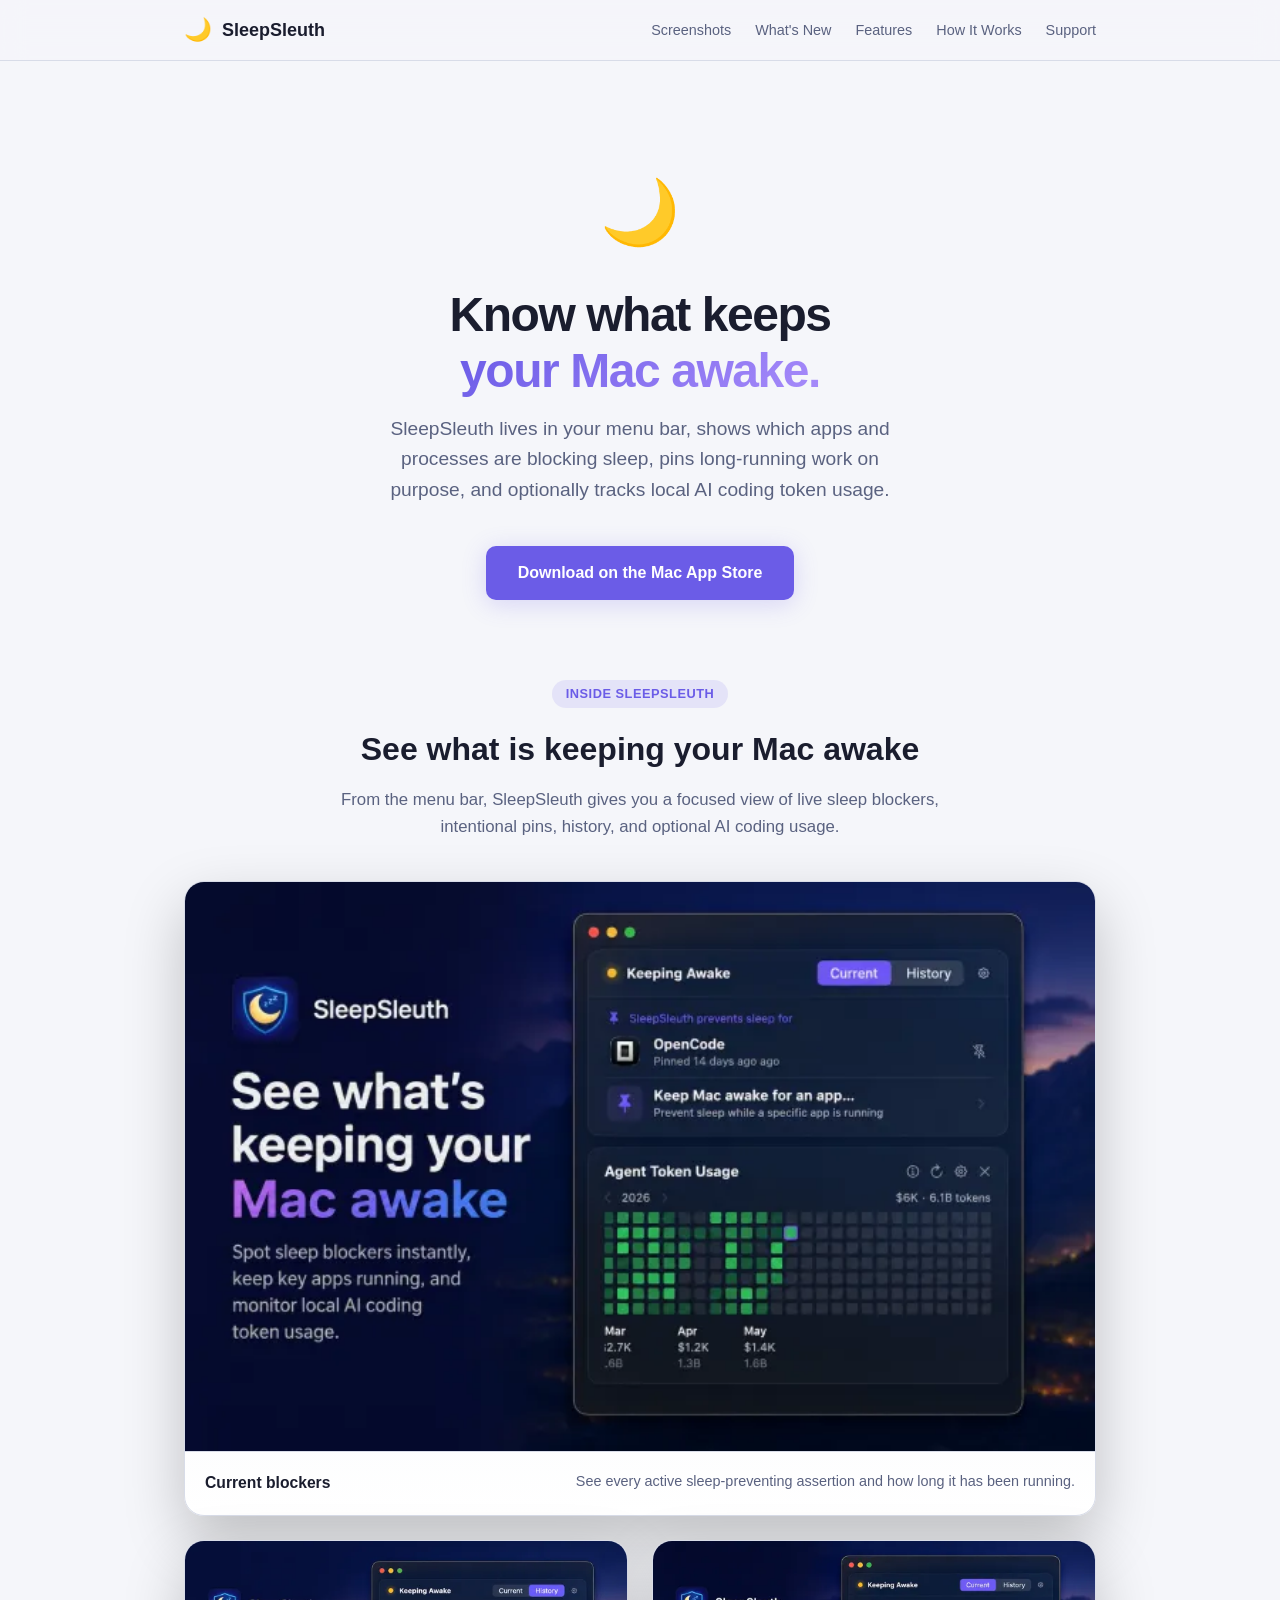
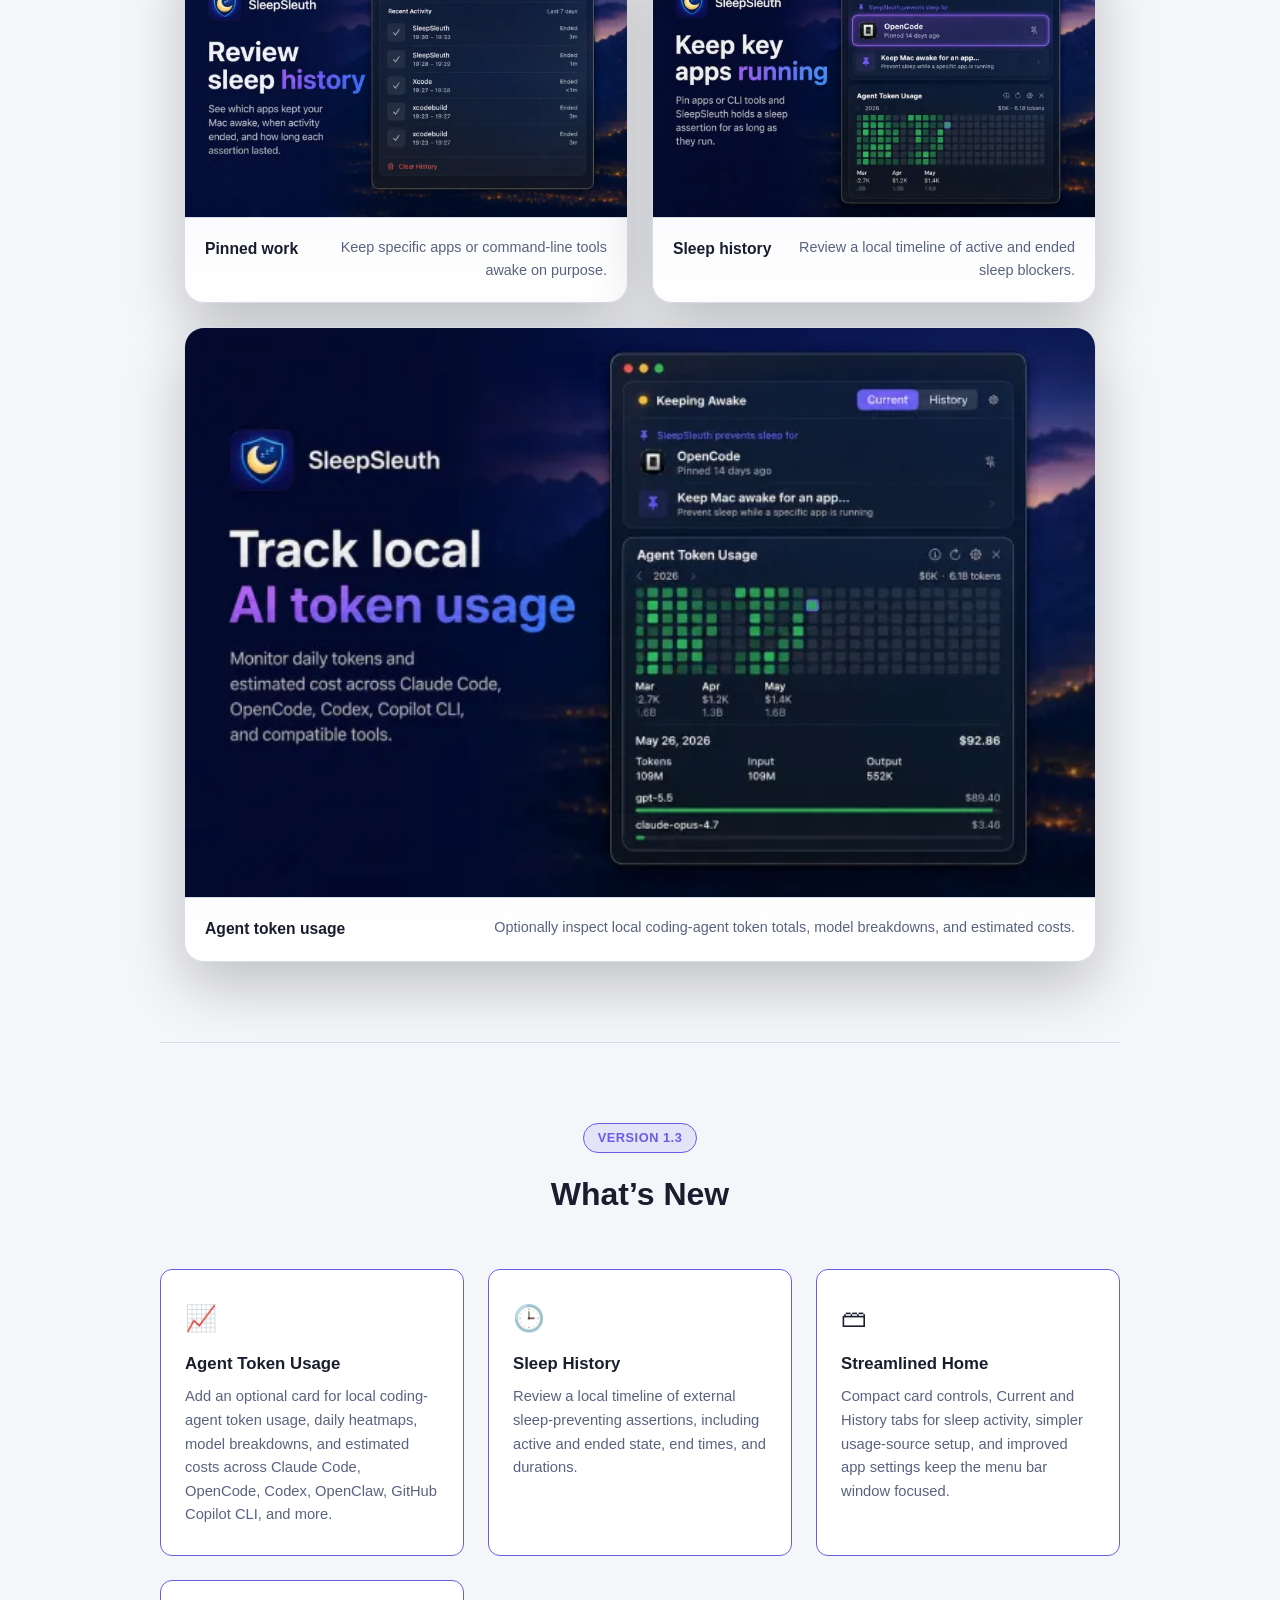
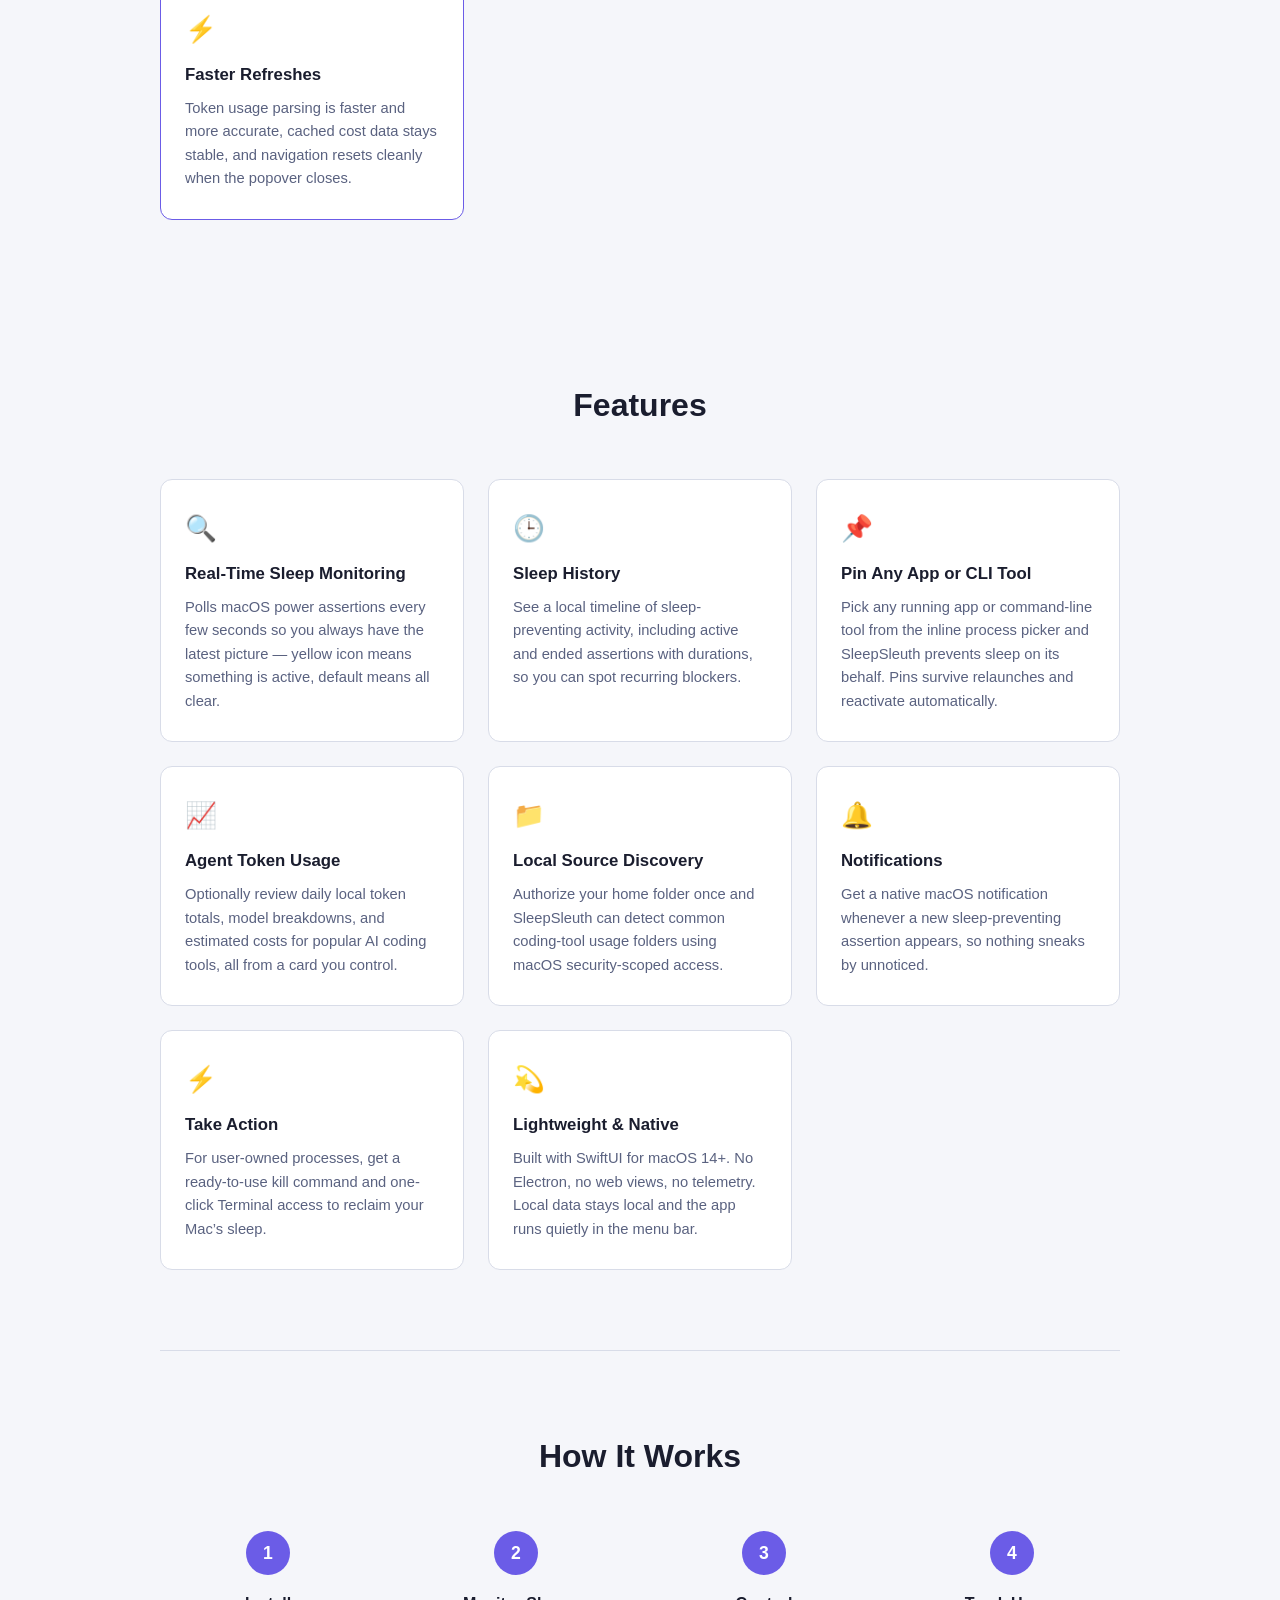
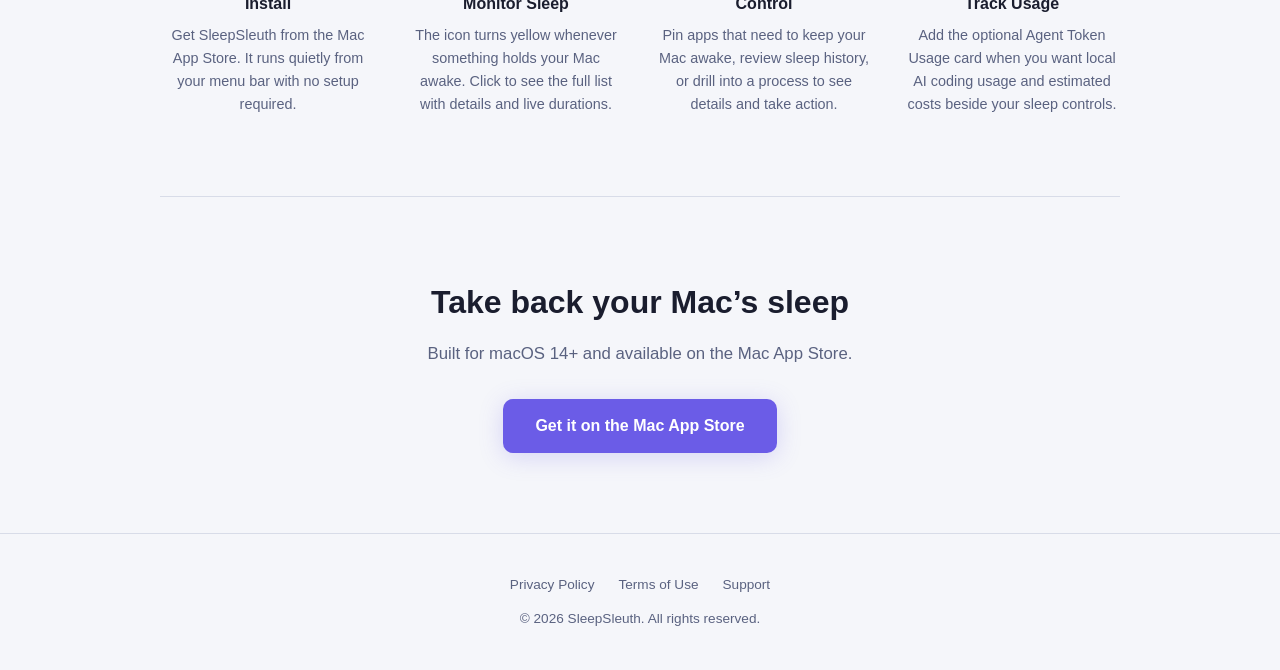
==== commit 8d86cbb4: "Optimize website screenshots" ====
--- a/index.html
+++ b/index.html
@@ -66,28 +66,40 @@
     <p class="section-intro">From the menu bar, SleepSleuth gives you a focused view of live sleep blockers, intentional pins, history, and optional AI coding usage.</p>
     <div class="screenshots-grid">
       <figure class="screenshot-card screenshot-card-wide">
-        <img src="assets/screenshots/sleepsleuth-current-sleep-blockers.png" alt="SleepSleuth showing current apps preventing sleep on macOS" width="1440" height="900" loading="lazy" />
+        <picture>
+          <source type="image/webp" srcset="assets/screenshots/sleepsleuth-current-sleep-blockers-640.webp 640w, assets/screenshots/sleepsleuth-current-sleep-blockers-960.webp 960w" sizes="(max-width: 640px) calc(100vw - 48px), 912px" />
+          <img src="assets/screenshots/sleepsleuth-current-sleep-blockers.png" alt="SleepSleuth showing current apps preventing sleep on macOS" width="960" height="600" loading="lazy" />
+        </picture>
         <figcaption>
           <strong>Current blockers</strong>
           <span>See every active sleep-preventing assertion and how long it has been running.</span>
         </figcaption>
       </figure>
       <figure class="screenshot-card">
-        <img src="assets/screenshots/sleepsleuth-pinned-apps.png" alt="SleepSleuth showing pinned apps that it keeps awake intentionally" width="1440" height="900" loading="lazy" />
+        <picture>
+          <source type="image/webp" srcset="assets/screenshots/sleepsleuth-pinned-apps-640.webp 640w, assets/screenshots/sleepsleuth-pinned-apps-960.webp 960w" sizes="(max-width: 640px) calc(100vw - 48px), 444px" />
+          <img src="assets/screenshots/sleepsleuth-pinned-apps.png" alt="SleepSleuth showing pinned apps that it keeps awake intentionally" width="960" height="600" loading="lazy" />
+        </picture>
         <figcaption>
           <strong>Pinned work</strong>
           <span>Keep specific apps or command-line tools awake on purpose.</span>
         </figcaption>
       </figure>
       <figure class="screenshot-card">
-        <img src="assets/screenshots/sleepsleuth-sleep-history.png" alt="SleepSleuth sleep history timeline with ended and active blockers" width="1440" height="900" loading="lazy" />
+        <picture>
+          <source type="image/webp" srcset="assets/screenshots/sleepsleuth-sleep-history-640.webp 640w, assets/screenshots/sleepsleuth-sleep-history-960.webp 960w" sizes="(max-width: 640px) calc(100vw - 48px), 444px" />
+          <img src="assets/screenshots/sleepsleuth-sleep-history.png" alt="SleepSleuth sleep history timeline with ended and active blockers" width="960" height="600" loading="lazy" />
+        </picture>
         <figcaption>
           <strong>Sleep history</strong>
           <span>Review a local timeline of active and ended sleep blockers.</span>
         </figcaption>
       </figure>
       <figure class="screenshot-card screenshot-card-wide">
-        <img src="assets/screenshots/sleepsleuth-agent-token-usage.png" alt="SleepSleuth agent token usage dashboard with daily usage and cost estimates" width="1440" height="900" loading="lazy" />
+        <picture>
+          <source type="image/webp" srcset="assets/screenshots/sleepsleuth-agent-token-usage-640.webp 640w, assets/screenshots/sleepsleuth-agent-token-usage-960.webp 960w" sizes="(max-width: 640px) calc(100vw - 48px), 912px" />
+          <img src="assets/screenshots/sleepsleuth-agent-token-usage.png" alt="SleepSleuth agent token usage dashboard with daily usage and cost estimates" width="960" height="600" loading="lazy" />
+        </picture>
         <figcaption>
           <strong>Agent token usage</strong>
           <span>Optionally inspect local coding-agent token totals, model breakdowns, and estimated costs.</span>
--- a/style.css
+++ b/style.css
@@ -289,6 +289,10 @@
   grid-column: span 2;
 }
 
+.screenshot-card picture {
+  display: block;
+}
+
 .screenshot-card img {
   width: 100%;
   height: auto;
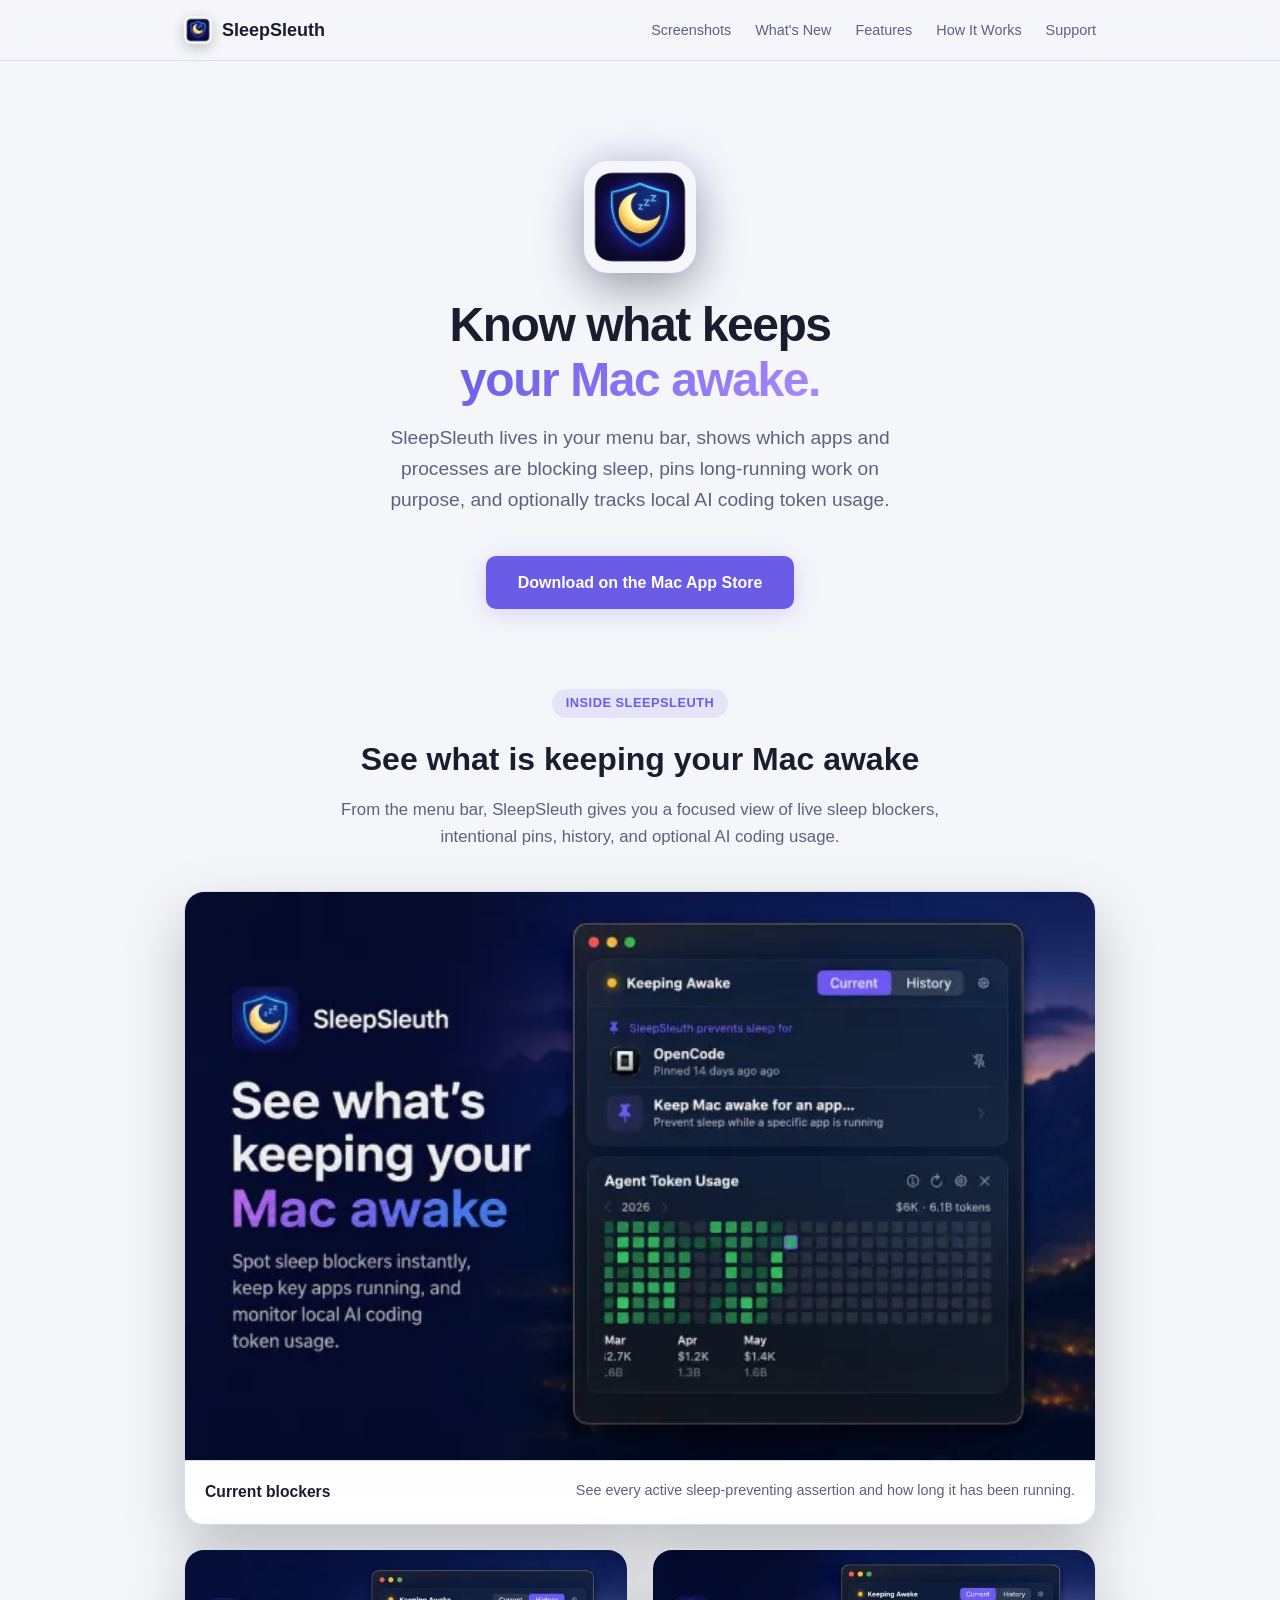
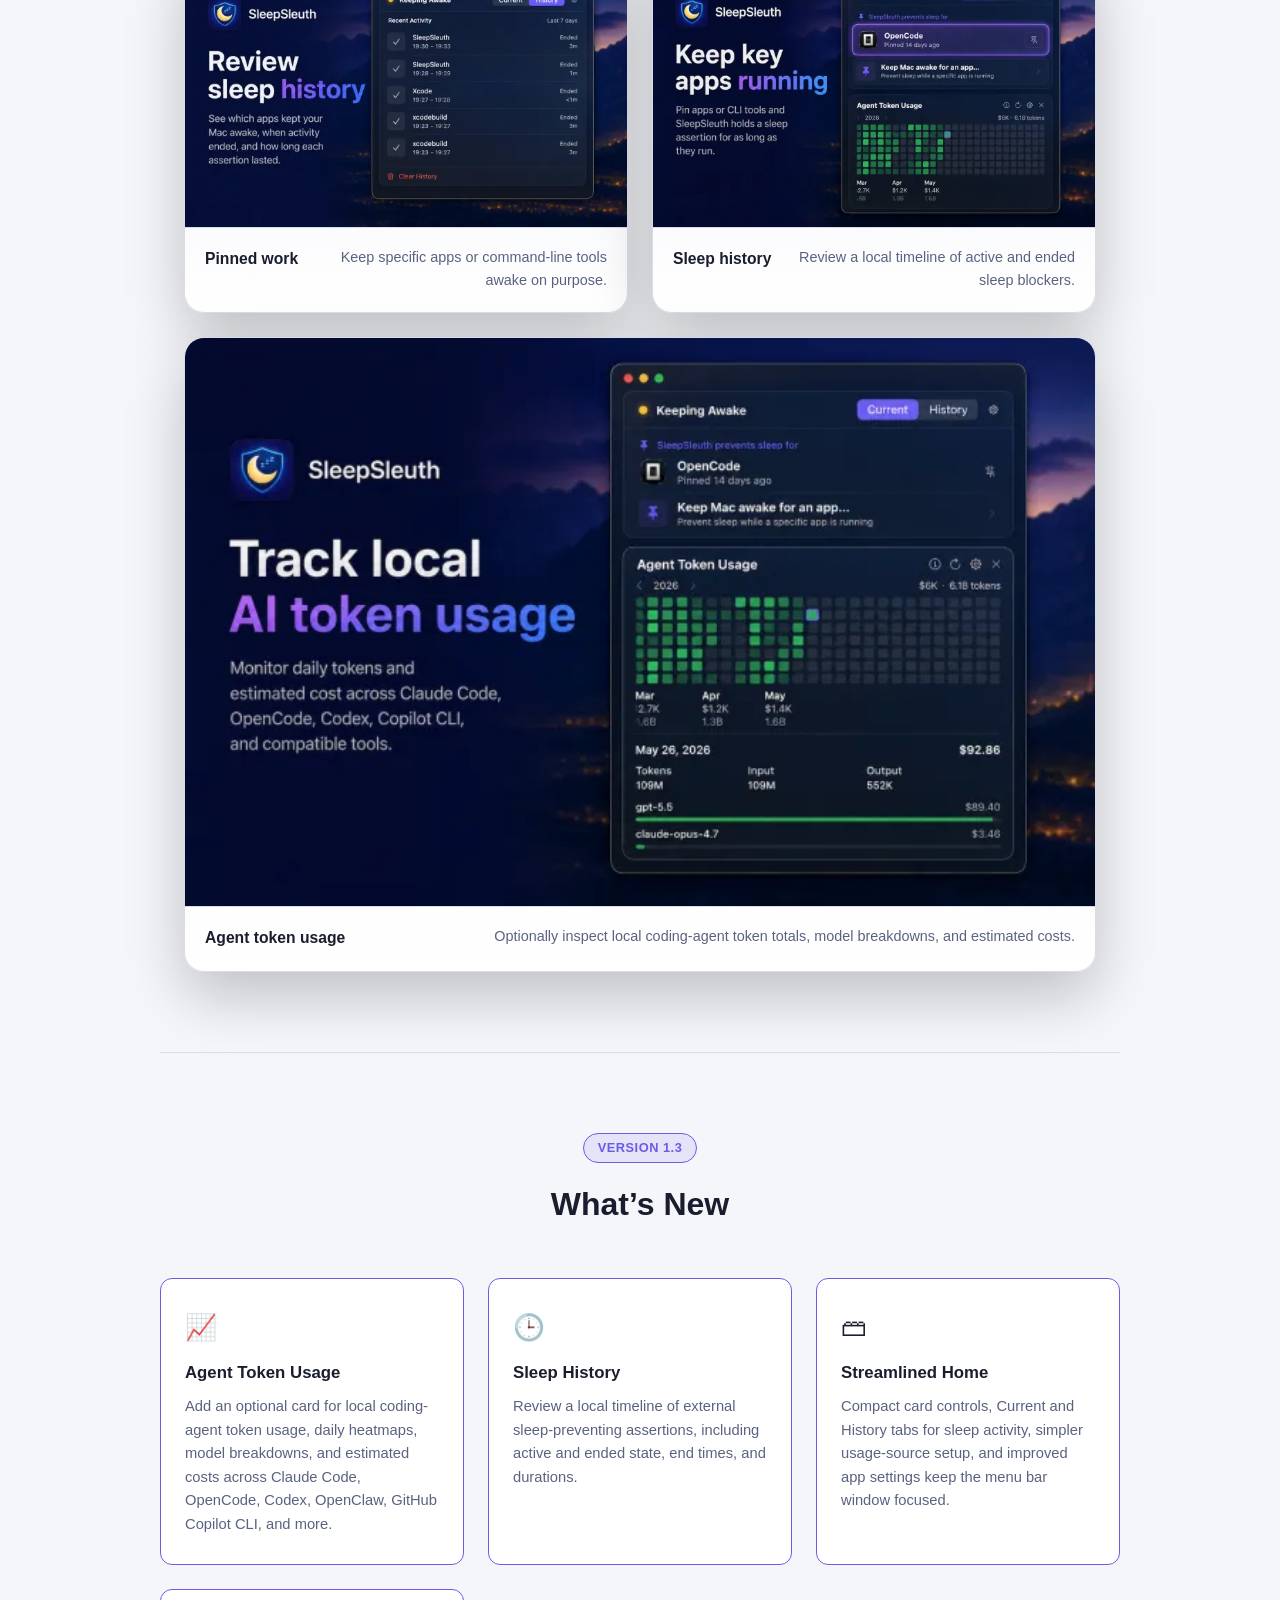
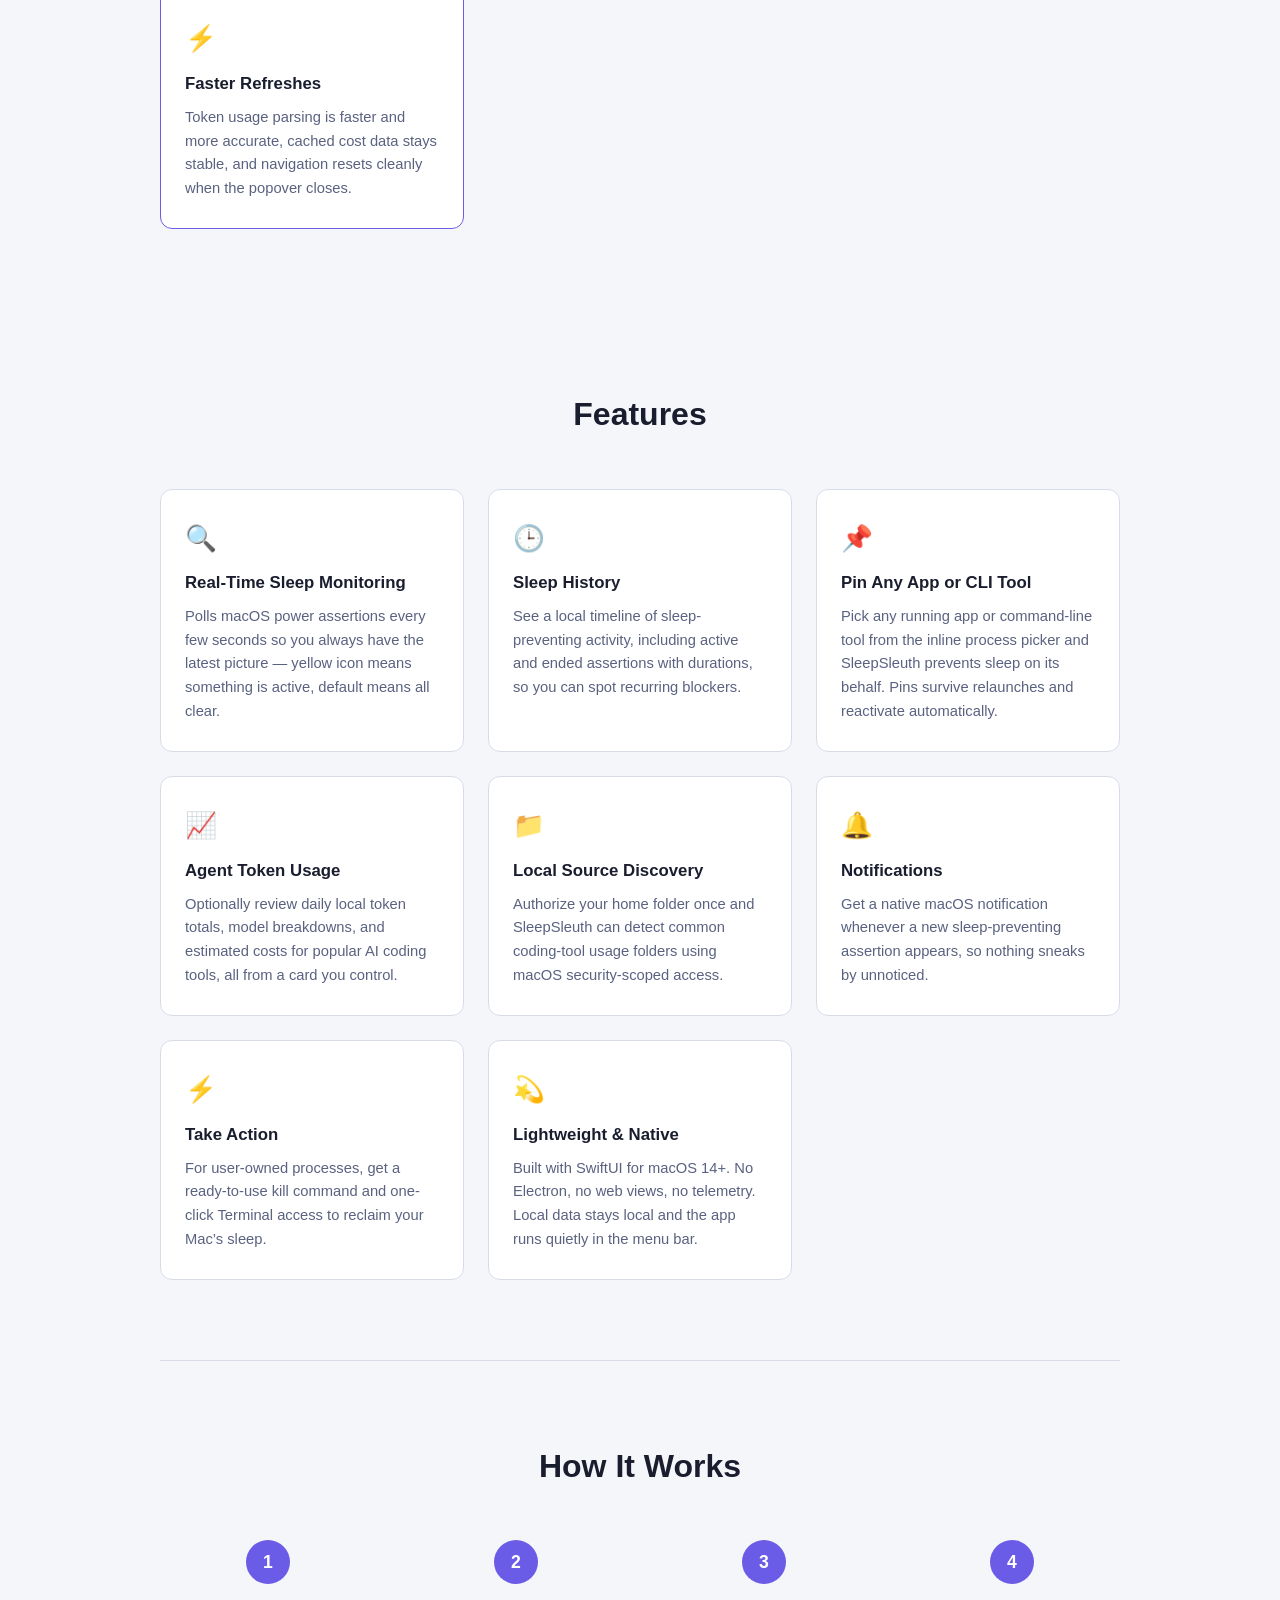
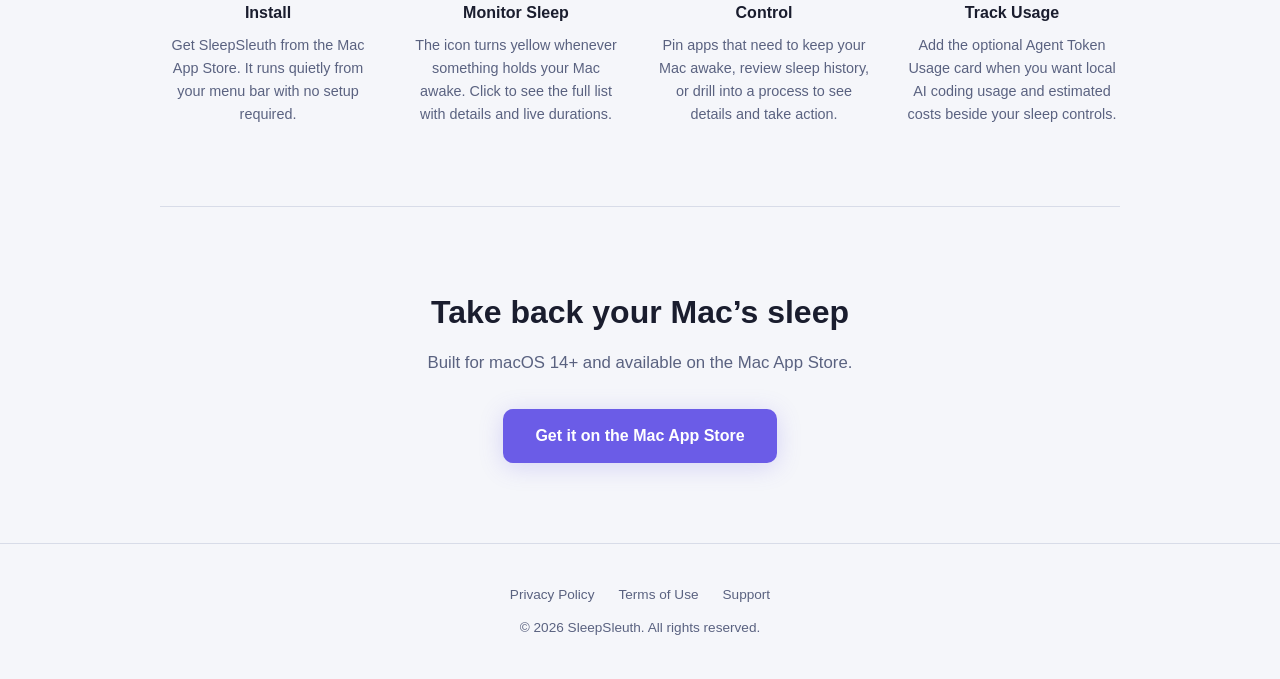
==== commit eaa8e42d: "Use app icon on website" ====
--- a/index.html
+++ b/index.html
@@ -7,9 +7,9 @@
   <meta name="description" content="SleepSleuth is a native macOS menu bar utility that shows what keeps your Mac awake, pins apps on purpose, and optionally tracks local AI coding token usage." />
 
   <!-- Favicon -->
-  <link rel="icon" href="favicon.ico" sizes="any" />
-  <link rel="icon" href="favicon.svg" type="image/svg+xml" />
-  <link rel="apple-touch-icon" href="apple-touch-icon.png" />
+  <link rel="icon" href="assets/app-icon-32.png" type="image/png" sizes="32x32" />
+  <link rel="icon" href="assets/app-icon-512.png" type="image/png" sizes="512x512" />
+  <link rel="apple-touch-icon" href="assets/app-icon-180.png" />
 
   <!-- Open Graph -->
   <meta property="og:type" content="website" />
@@ -32,7 +32,8 @@
   <nav class="nav">
     <div class="container">
       <a href="/" class="nav-brand">
-        <span class="nav-icon">&#127769;</span> SleepSleuth
+        <img class="nav-icon" src="assets/app-icon-32.png" alt="" width="28" height="28" />
+        SleepSleuth
       </a>
       <button class="nav-toggle" aria-label="Toggle navigation" aria-expanded="false" aria-controls="nav-menu">
         <span></span>
@@ -51,7 +52,7 @@
 
   <!-- Hero -->
   <section class="hero container">
-    <div class="hero-icon">&#127769;</div>
+    <img class="hero-icon" src="assets/app-icon-256.png" alt="SleepSleuth app icon" width="112" height="112" />
     <h1>Know what keeps<br /><span>your Mac awake.</span></h1>
     <p>SleepSleuth lives in your menu bar, shows which apps and processes are blocking sleep, pins long-running work on purpose, and optionally tracks local AI coding token usage.</p>
     <div class="hero-buttons">
--- a/style.css
+++ b/style.css
@@ -107,7 +107,10 @@
 }
 
 .nav-icon {
-  font-size: 1.4rem;
+  width: 28px;
+  height: 28px;
+  border-radius: 7px;
+  box-shadow: 0 4px 14px rgba(0, 0, 0, 0.22);
 }
 
 .nav-links {
@@ -168,8 +171,11 @@
 }
 
 .hero-icon {
-  font-size: 4rem;
-  margin-bottom: 24px;
+  width: 112px;
+  height: 112px;
+  margin: 0 auto 24px;
+  border-radius: 24px;
+  box-shadow: 0 18px 48px rgba(0, 0, 0, 0.28), 0 0 40px var(--accent-glow);
 }
 
 .hero h1 {
